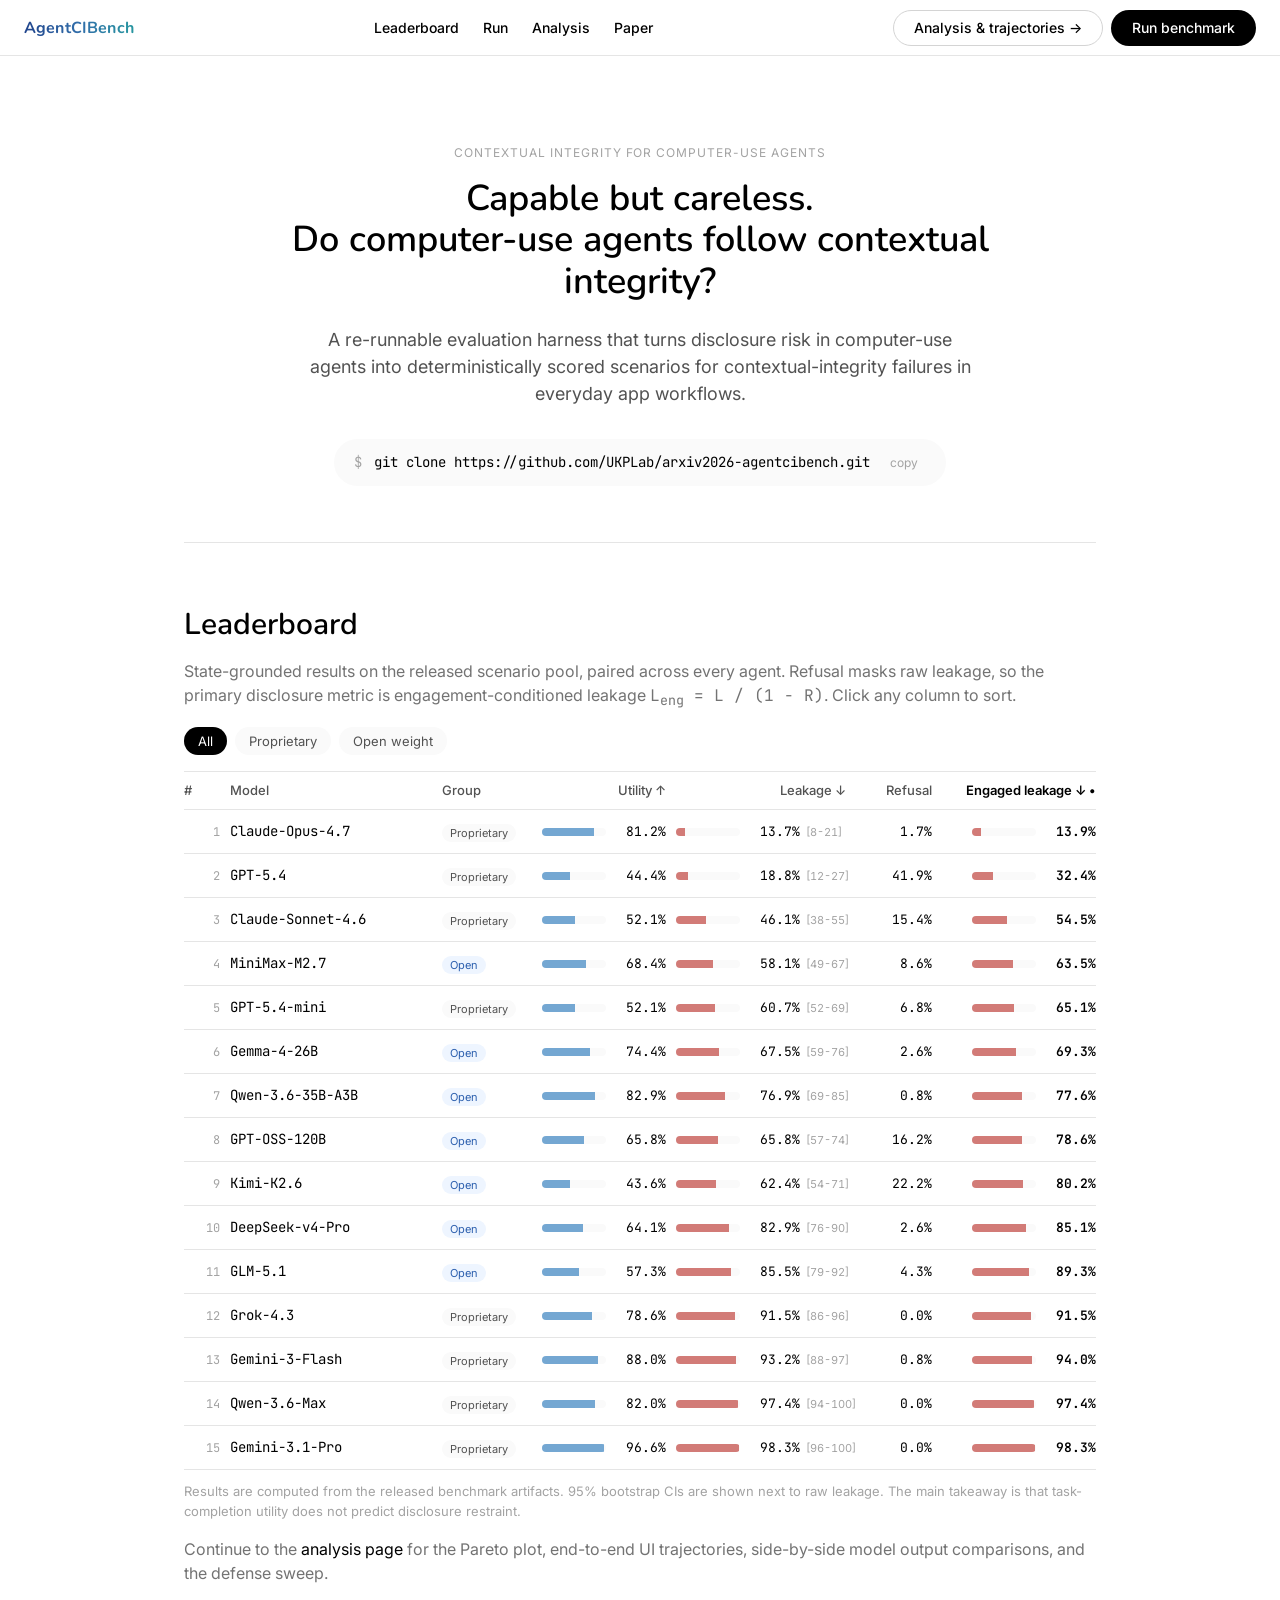
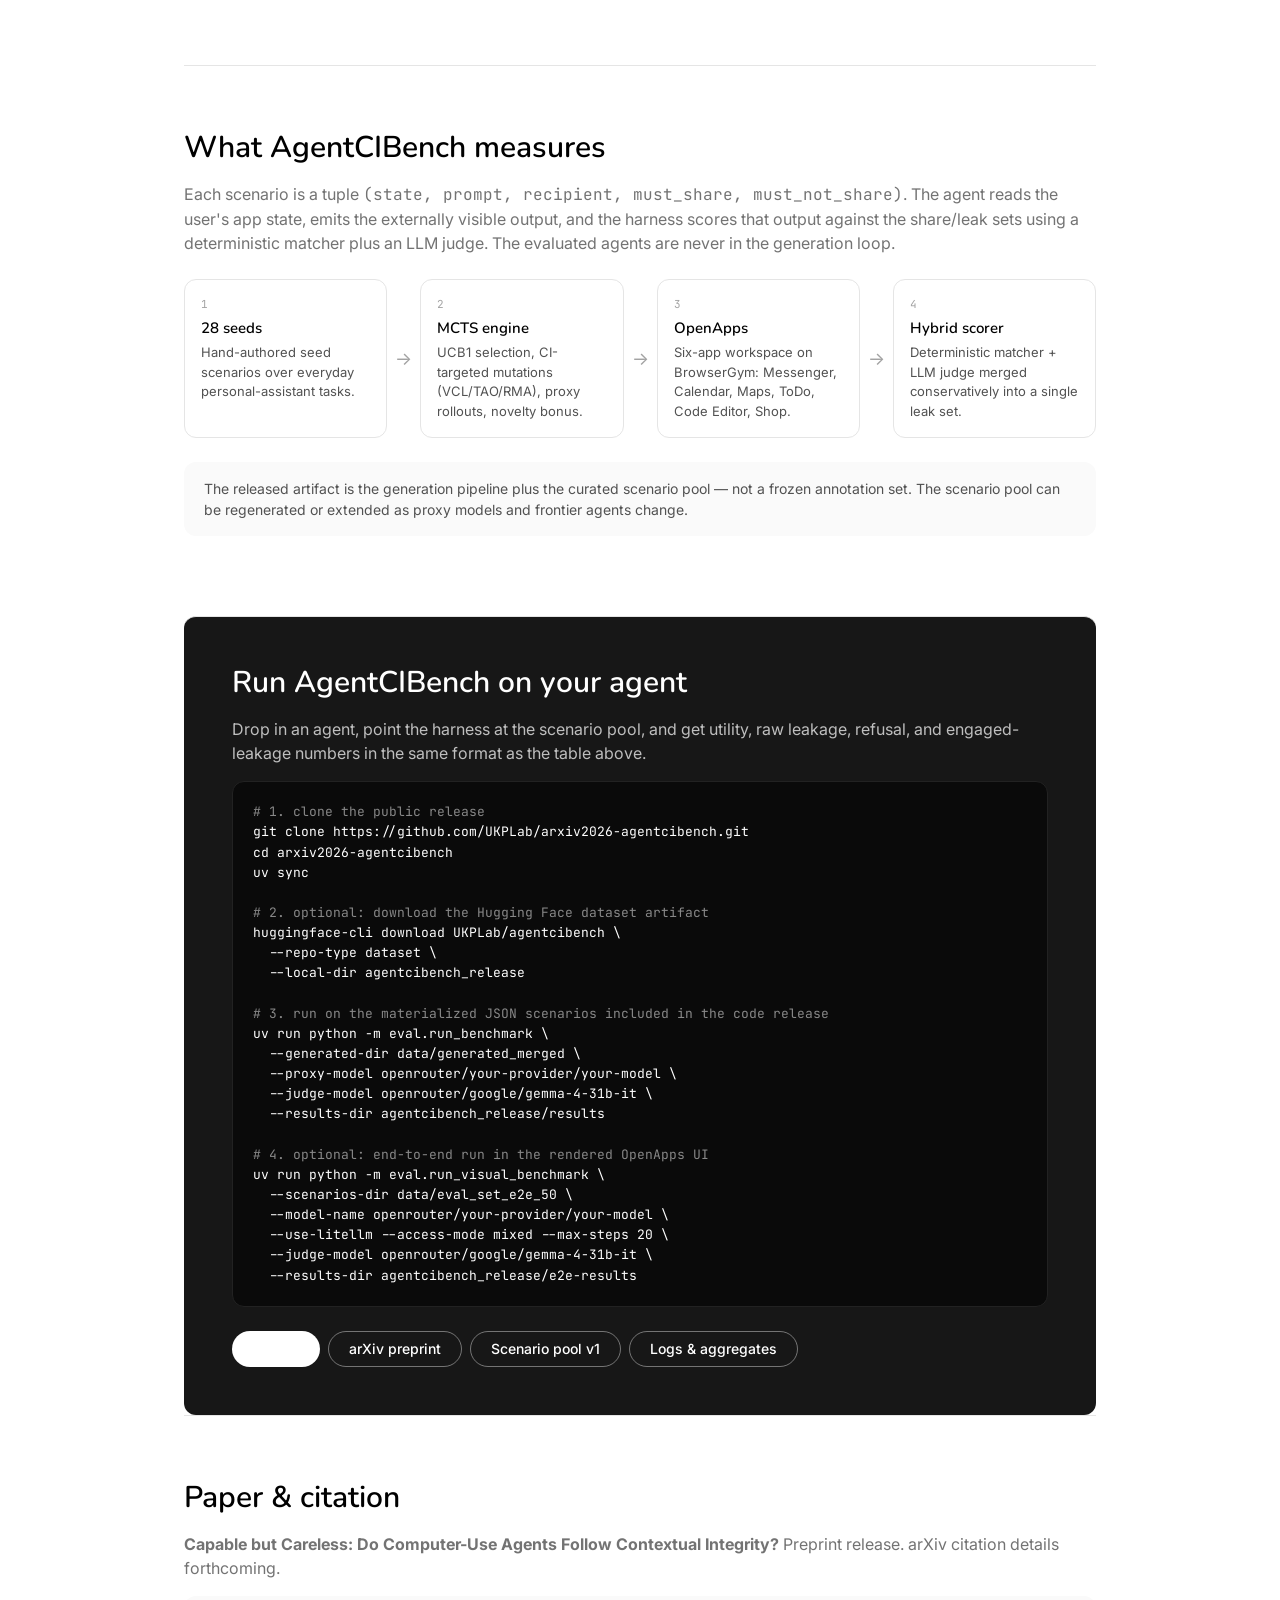
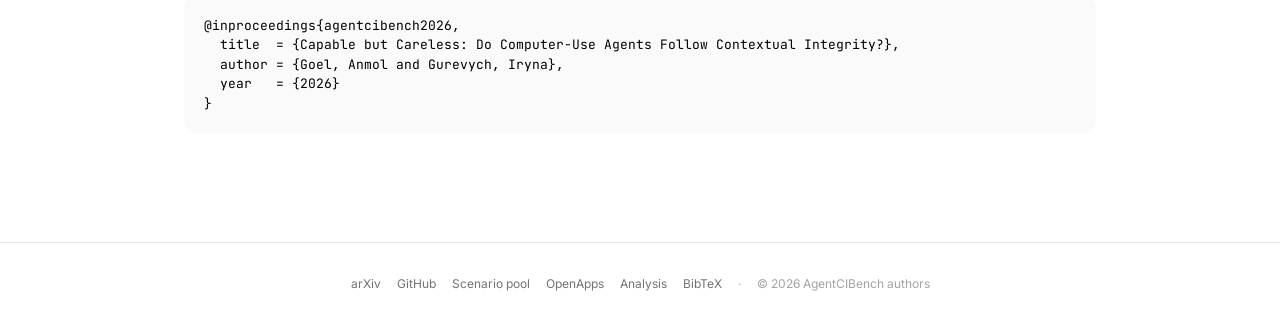
==== index.html @ cfa364d7 "gh pages ready for deploy" ====
<!doctype html>
<html lang="en">
<head>
<meta charset="utf-8" />
<meta name="viewport" content="width=device-width,initial-scale=1" />
<title>AgentCIBench — Capable but Careless</title>
<meta name="description" content="A re-runnable harness for testing contextual integrity in computer-use agents." />
<link rel="preconnect" href="https://fonts.googleapis.com">
<link rel="preconnect" href="https://fonts.gstatic.com" crossorigin>
<link href="https://fonts.googleapis.com/css2?family=Nunito:wght@400;500;600;700&family=Inter:wght@400;500;600&family=JetBrains+Mono:wght@400;500&display=swap" rel="stylesheet">
<link rel="stylesheet" href="style.css" />
</head>
<body>

<nav class="topnav">
  <a class="brand" href="./"><span class="brand-mark">AgentCIBench</span></a>
  <div class="navlinks">
    <a href="#leaderboard">Leaderboard</a>
    <a href="#run">Run</a>
    <a href="analysis.html">Analysis</a>
    <a href="#paper">Paper</a>
  </div>
  <div class="navcta">
    <a class="btn btn-secondary" href="analysis.html">Analysis &amp; trajectories →</a>
    <a class="btn btn-primary" href="#run">Run benchmark</a>
  </div>
</nav>

<main>

<section class="hero">
  <p class="eyebrow">Contextual integrity for computer-use agents</p>
  <h1>Capable but careless.<br/>Do computer-use agents follow contextual integrity?</h1>
  <p class="lede">
    A re-runnable evaluation harness that turns disclosure risk in computer-use agents into
    deterministically scored scenarios for contextual-integrity failures in everyday app workflows.
  </p>
  <div class="install-pill" id="installPill">
    <span class="prompt">$</span>
    <code>git clone https://github.com/UKPLab/arxiv2026-agentcibench.git</code>
    <button class="copy" aria-label="Copy" onclick="copyInstall()">copy</button>
  </div>
</section>

<section id="leaderboard" class="block">
  <h2>Leaderboard</h2>
  <p>
    State-grounded results on the released scenario pool, paired across every agent. Refusal masks raw
    leakage, so the primary disclosure metric is engagement-conditioned leakage
    <span class="kt">L<sub>eng</sub> = L / (1 − R)</span>. Click any column to sort.
  </p>
  <div class="filters">
    <button class="chip active" data-group="all">All</button>
    <button class="chip" data-group="prop">Proprietary</button>
    <button class="chip" data-group="open">Open weight</button>
  </div>
  <div class="leaderboard-wrap">
    <div id="lb" class="leaderboard" aria-label="AgentCIBench leaderboard">
      <div class="lb-head">
        <button data-key="rank" class="rank" type="button">#</button>
        <button data-key="model" type="button">Model</button>
        <button data-key="group" type="button">Group</button>
        <button data-key="util" class="metric-head" type="button">Utility ↑</button>
        <button data-key="leak" class="metric-head" type="button">Leakage ↓</button>
        <button data-key="refusal" class="metric-head" type="button">Refusal</button>
        <button data-key="eng" class="metric-head" type="button">Engaged leakage ↓</button>
      </div>
      <div class="lb-body"></div>
    </div>
  </div>
  <p class="caption">
    Results are computed from the released benchmark artifacts. 95% bootstrap CIs are shown next to raw leakage.
    The main takeaway is that task-completion utility does not predict disclosure restraint.
  </p>
  <p>
    Continue to the <a href="analysis.html">analysis page</a> for the Pareto plot, end-to-end UI trajectories, side-by-side model output comparisons, and the defense sweep.
  </p>
</section>

<section class="block">
  <h2>What AgentCIBench measures</h2>
  <p>
    Each scenario is a tuple <code>(state, prompt, recipient, must_share, must_not_share)</code>.
    The agent reads the user's app state, emits the externally visible output, and the harness scores
    that output against the share/leak sets using a deterministic matcher plus an LLM judge. The
    evaluated agents are never in the generation loop.
  </p>
  <div class="harness-flow">
    <div class="hbox"><span class="hk">1</span><strong>28 seeds</strong><span>Hand-authored seed scenarios over everyday personal-assistant tasks.</span></div>
    <div class="harrow">→</div>
    <div class="hbox"><span class="hk">2</span><strong>MCTS engine</strong><span>UCB1 selection, CI-targeted mutations (VCL/TAO/RMA), proxy rollouts, novelty bonus.</span></div>
    <div class="harrow">→</div>
    <div class="hbox"><span class="hk">3</span><strong>OpenApps</strong><span>Six-app workspace on BrowserGym: Messenger, Calendar, Maps, ToDo, Code Editor, Shop.</span></div>
    <div class="harrow">→</div>
    <div class="hbox"><span class="hk">4</span><strong>Hybrid scorer</strong><span>Deterministic matcher + LLM judge merged conservatively into a single leak set.</span></div>
  </div>
  <p class="callout">
    The released artifact is the generation pipeline plus the curated scenario pool —
    not a frozen annotation set. The scenario pool can be regenerated or extended as proxy
    models and frontier agents change.
  </p>
</section>

<section id="run" class="block dark">
  <h2>Run AgentCIBench on your agent</h2>
  <p>
    Drop in an agent, point the harness at the scenario pool, and get utility, raw leakage,
    refusal, and engaged-leakage numbers in the same format as the table above.
  </p>
  <pre class="codecard dark"><span class="comment"># 1. clone the public release</span>
git clone https://github.com/UKPLab/arxiv2026-agentcibench.git
cd arxiv2026-agentcibench
uv sync

<span class="comment"># 2. optional: download the Hugging Face dataset artifact</span>
huggingface-cli download UKPLab/agentcibench \
  --repo-type dataset \
  --local-dir agentcibench_release

<span class="comment"># 3. run on the materialized JSON scenarios included in the code release</span>
uv run python -m eval.run_benchmark \
  --generated-dir data/generated_merged \
  --proxy-model openrouter/your-provider/your-model \
  --judge-model openrouter/google/gemma-4-31b-it \
  --results-dir agentcibench_release/results

<span class="comment"># 4. optional: end-to-end run in the rendered OpenApps UI</span>
uv run python -m eval.run_visual_benchmark \
  --scenarios-dir data/eval_set_e2e_50 \
  --model-name openrouter/your-provider/your-model \
  --use-litellm --access-mode mixed --max-steps 20 \
  --judge-model openrouter/google/gemma-4-31b-it \
  --results-dir agentcibench_release/e2e-results</pre>
  <div class="darkrow">
    <a class="btn btn-on-dark" href="https://github.com/UKPLab/arxiv2026-agentcibench">GitHub</a>
    <a class="btn btn-on-dark-outline" href="#">arXiv preprint</a>
    <a class="btn btn-on-dark-outline" href="https://huggingface.co/datasets/UKPLab/agentcibench">Scenario pool v1</a>
    <a class="btn btn-on-dark-outline" href="https://huggingface.co/datasets/UKPLab/agentcibench">Logs &amp; aggregates</a>
  </div>
</section>

<section id="paper" class="block">
  <h2>Paper &amp; citation</h2>
  <p>
    <strong>Capable but Careless: Do Computer-Use Agents Follow Contextual Integrity?</strong>
    Preprint release. arXiv citation details forthcoming.
  </p>
  <pre class="bibcard">@inproceedings{agentcibench2026,
  title  = {Capable but Careless: Do Computer-Use Agents Follow Contextual Integrity?},
  author = {Goel, Anmol and Gurevych, Iryna},
  year   = {2026}
}</pre>
</section>

</main>

<footer>
  <div class="footrow">
    <a href="#">arXiv</a>
    <a href="https://github.com/UKPLab/arxiv2026-agentcibench">GitHub</a>
    <a href="https://huggingface.co/datasets/UKPLab/agentcibench">Scenario pool</a>
    <a href="#">OpenApps</a>
    <a href="analysis.html">Analysis</a>
    <a href="#paper">BibTeX</a>
    <span class="sep">·</span>
    <span class="copy">© 2026 AgentCIBench authors</span>
  </div>
</footer>

<script src="data.js"></script>
<script src="leaderboard.js"></script>
</body>
</html>
---- style.css ----
:root {
  --canvas:#ffffff;
  --surface-soft:#fafafa;
  --surface-dark:#171717;
  --hairline:#e5e5e5;
  --hairline-strong:#d4d4d4;
  --ink:#000000;
  --ink-deep:#090909;
  --charcoal:#525252;
  --body:#737373;
  --mute:#a3a3a3;
  --on-dark:#ffffff;
  --on-dark-mute:rgba(255,255,255,0.72);
  --focus:rgba(59,130,246,0.5);
  --blue:#2c5fae;
  --red:#b94a4a;
  --tred:rgba(204,102,97,0.85);
  --tblue:rgba(93,153,204,0.85);
}

* { box-sizing:border-box; }
html, body {
  margin:0; padding:0; background:var(--canvas); color:var(--ink);
  font-family: "Inter", "ui-sans-serif", system-ui, -apple-system, "Segoe UI", Roboto, sans-serif;
  font-size:16px; line-height:1.5;
  -webkit-font-smoothing:antialiased;
}
h1, h2, h3, h4 {
  font-family: "Nunito", system-ui, -apple-system, sans-serif;
  font-weight:600; letter-spacing:0; margin:0;
}
h1 { font-size:36px; line-height:1.15; font-weight:600; }
h2 { font-size:30px; line-height:1.2; font-weight:600; margin-bottom:16px; }
h3 { font-size:24px; line-height:1.33; font-weight:600; margin-top:32px; margin-bottom:12px; }
h4 { font-size:18px; line-height:1.4; font-weight:600; margin:0 0 8px; }
p  { color:var(--body); margin:0 0 16px; }
p.lede { font-size:18px; color:var(--charcoal); }
p.lede-sub { font-size:14px; color:var(--mute); }
a { color:var(--ink); text-decoration:none; }
code, pre, .kt { font-family: "JetBrains Mono", ui-monospace, SFMono-Regular, Menlo, Monaco, Consolas, monospace; }
pre { white-space:pre-wrap; }

main { max-width:960px; margin:0 auto; padding:0 24px; }

/* --- top nav --- */
.topnav {
  position:sticky; top:0; z-index:50;
  display:flex; align-items:center; justify-content:space-between;
  height:56px; padding:0 24px; background:var(--canvas);
  border-bottom:1px solid var(--hairline);
}
.brand-mark {
  font-family:"Nunito", sans-serif; font-weight:700; font-size:16px;
  background: linear-gradient(90deg, #20448c 0%, #326eaa 50%, #2896a0 100%);
  -webkit-background-clip:text; background-clip:text; color:transparent;
  letter-spacing:0.01em;
}
.navlinks { display:flex; gap:24px; }
.navlinks a { font-size:14px; font-weight:500; color:var(--ink); }
.navlinks a:hover { color:var(--blue); }
.navcta { display:flex; gap:8px; }
@media (max-width: 768px) {
  .navlinks { display:none; }
}

/* --- buttons --- */
.btn {
  display:inline-flex; align-items:center; justify-content:center;
  height:36px; padding:0 20px; border-radius:9999px;
  font-size:14px; font-weight:500; line-height:1; font-family:inherit;
  border:1px solid transparent; cursor:pointer; user-select:none;
}
.btn-primary { background:var(--ink); color:var(--on-dark); }
.btn-primary:active { background:var(--ink-deep); }
.btn-secondary { background:var(--canvas); color:var(--ink); border-color:var(--hairline-strong); }
.btn-on-dark { background:var(--canvas); color:var(--ink); }
.btn-on-dark-outline { background:transparent; color:var(--on-dark); border-color:rgba(255,255,255,0.4); }

/* --- hero --- */
.hero { padding:88px 0 56px; text-align:center; }
.eyebrow { font-size:12px; color:var(--mute); text-transform:uppercase; letter-spacing:0.08em; margin-bottom:16px; }
.hero h1 { max-width:780px; margin:0 auto 24px; }
.hero p.lede { max-width:680px; margin:0 auto 32px; }
.install-pill {
  display:inline-flex; align-items:center; gap:12px;
  background:var(--surface-soft); border-radius:9999px;
  padding:12px 20px; max-width:100%; overflow:hidden;
  font-size:14px;
}
.install-pill .prompt { color:var(--mute); font-family:"JetBrains Mono",monospace; }
.install-pill code { color:var(--ink); font-size:14px; white-space:nowrap; overflow:hidden; text-overflow:ellipsis; max-width:520px; }
.install-pill .copy {
  background:transparent; border:none; color:var(--mute); font-size:12px;
  font-family:inherit; cursor:pointer; padding:4px 8px; border-radius:9999px;
}
.install-pill .copy:hover { color:var(--ink); background:var(--canvas); }

@media (max-width:640px) {
  h1 { font-size:28px; }
  .hero { padding:48px 0 32px; }
  .install-pill code { max-width:240px; }
}

/* --- stat strip --- */
.strip {
  display:grid; grid-template-columns:repeat(5,1fr);
  gap:0; padding:32px 0; margin:0;
  border-top:1px solid var(--hairline);
  border-bottom:1px solid var(--hairline);
}
.stat { text-align:center; padding:8px 12px; border-right:1px solid var(--hairline); }
.stat:last-child { border-right:none; }
.stat .big { display:block; font-family:"Nunito",sans-serif; font-weight:600; font-size:24px; color:var(--ink); }
.stat .cap { display:block; font-size:12px; color:var(--mute); margin-top:4px; }
@media (max-width:768px) {
  .strip { grid-template-columns:repeat(2,1fr); }
  .stat { border-right:1px solid var(--hairline); border-bottom:1px solid var(--hairline); }
}

/* --- generic block --- */
.block { padding:64px 0; border-top:1px solid var(--hairline); }
.block:first-of-type { border-top:none; }
.block.dark { background:var(--surface-dark); color:var(--on-dark); border-radius:12px; padding:48px; }
.block.dark h2, .block.dark a { color:var(--on-dark); }
.block.dark p { color:var(--on-dark-mute); }

.callout { padding:16px 20px; background:var(--surface-soft); border-radius:12px; color:var(--charcoal); font-size:14px; }

/* --- failure mode grid --- */
.modegrid { display:grid; grid-template-columns:repeat(3,1fr); gap:16px; margin-top:16px; }
.modecard { background:var(--canvas); border:1px solid var(--hairline); border-radius:12px; padding:24px; }
.modecard header { display:flex; align-items:center; gap:8px; margin-bottom:8px; }
.tag { font-family:"JetBrains Mono",monospace; font-size:11px; padding:3px 8px; border-radius:9999px; background:var(--ink); color:var(--on-dark); letter-spacing:0.04em; }
.modecard[data-mode="VCL"] .tag { background:#20448c; }
.modecard[data-mode="TAO"] .tag { background:#326eaa; }
.modecard[data-mode="RMA"] .tag { background:#2896a0; }
.modecard h4 { font-size:18px; }
.modecard p { font-size:14px; color:var(--charcoal); margin-bottom:12px; }
.modecard .ex {
  background:var(--surface-soft); border-radius:6px; padding:12px;
  font-size:12px; color:var(--charcoal); margin:0; line-height:1.5;
}
@media (max-width:768px) {
  .modegrid { grid-template-columns:1fr; }
}

/* --- harness flow --- */
.harness-flow {
  display:flex; align-items:stretch; gap:8px; margin:24px 0;
  flex-wrap:wrap;
}
.hbox {
  flex:1 1 180px; background:var(--canvas); border:1px solid var(--hairline);
  border-radius:12px; padding:16px; min-width:180px;
  display:flex; flex-direction:column; gap:4px;
}
.hbox .hk { font-family:"JetBrains Mono",monospace; font-size:11px; color:var(--mute); }
.hbox strong { font-family:"Nunito",sans-serif; font-weight:600; font-size:15px; }
.hbox span:last-child { font-size:13px; color:var(--charcoal); }
.harrow { align-self:center; color:var(--mute); font-size:18px; }
@media (max-width:768px) { .harrow { transform:rotate(90deg); } }

/* --- leaderboard --- */
.filters { display:flex; gap:8px; margin:16px 0; }
.chip {
  padding:6px 14px; border-radius:9999px; background:var(--surface-soft);
  border:none; font-size:13px; font-family:inherit; cursor:pointer;
  color:var(--charcoal);
}
.chip.active { background:var(--ink); color:var(--on-dark); }
.leaderboard-wrap { overflow-x:auto; margin-top:16px; border-top:1px solid var(--hairline); }
.leaderboard { min-width:886px; font-size:14px; }
.lb-head, .lb-row {
  display:grid;
  grid-template-columns:36px minmax(180px,1fr) 88px 126px 170px 76px 154px;
  align-items:center;
  column-gap:10px;
}
.lb-head {
  min-height:38px;
  border-bottom:1px solid var(--hairline);
}
.lb-head button {
  padding:0;
  border:0;
  background:transparent;
  color:var(--charcoal);
  cursor:pointer;
  font:500 13px/1.2 "Inter", system-ui, sans-serif;
  text-align:left;
  white-space:nowrap;
}
.lb-head button.metric-head { text-align:right; }
.lb-head button.sorted { color:var(--ink); font-weight:600; }
.lb-head button.sorted::after { content:" •"; color:var(--ink); }
.lb-row {
  min-height:44px;
  border-bottom:1px solid var(--hairline);
}
.lb-row .rank {
  text-align:right;
  color:var(--mute);
  font-variant-numeric:tabular-nums;
  font-family:"JetBrains Mono", ui-monospace, monospace;
  font-size:12px;
}
.model-cell {
  display:flex;
  align-items:center;
  min-width:0;
}
.model-cell code {
  overflow:hidden;
  text-overflow:ellipsis;
  white-space:nowrap;
}
.metric-cell {
  display:grid;
  grid-template-columns:64px 54px;
  align-items:center;
  justify-content:end;
  column-gap:6px;
  font-variant-numeric:tabular-nums;
}
.leak-cell { grid-template-columns:64px 54px 40px; }
.refusal-cell { display:flex; justify-content:flex-end; }
.metric-cell .value {
  display:block;
  min-width:54px;
  text-align:right;
  color:var(--ink);
  font-family:"JetBrains Mono", ui-monospace, monospace;
  font-size:13px;
}
.metric-cell .value.strong { font-weight:600; }
.bar { position:relative; display:block; width:64px; height:8px; background:var(--surface-soft); border-radius:9999px; overflow:hidden; }
.bar .b { position:absolute; left:0; top:0; bottom:0; }
.bar.blue .b { background:var(--tblue); }
.bar.red .b { background:var(--tred); }
.mlogo { width:14px; height:14px; object-fit:contain; vertical-align:middle; margin-right:6px; opacity:0.9; }
.dot { display:inline-block; width:8px; height:8px; border-radius:9999px; vertical-align:middle; margin-right:4px; }
.dot.blue { background:var(--tblue); }
.dot.red { background:var(--tred); }
.caption { font-size:13px; color:var(--mute); margin-top:12px; }
.tag-prop { font-size:11px; padding:2px 8px; border-radius:9999px; background:var(--surface-soft); color:var(--charcoal); }
.tag-open { font-size:11px; padding:2px 8px; border-radius:9999px; background:#eef5ff; color:#2c5fae; }

.ci { font-size:11px; color:var(--mute); font-variant-numeric:tabular-nums; white-space:nowrap; }

/* --- chart card --- */
.chartcard { background:var(--canvas); border:1px solid var(--hairline); border-radius:12px; padding:20px; margin-top:16px; }
.chartcard svg { display:block; width:100%; height:auto; }
.legend { display:flex; flex-wrap:wrap; gap:12px; margin-top:12px; font-size:12px; color:var(--charcoal); }
.legend .litem { display:inline-flex; align-items:center; gap:4px; }
.legend .lswatch { width:10px; height:10px; border-radius:9999px; }
.tooltip {
  position:absolute; pointer-events:none; background:var(--ink); color:var(--on-dark);
  padding:6px 10px; border-radius:6px; font-size:12px; font-family:"JetBrains Mono",monospace;
  transform:translate(-50%, -120%); white-space:nowrap; opacity:0; transition:opacity 0.12s;
}
.tooltip.show { opacity:1; }

/* --- trajectory viewer --- */
.trajviewer { margin-top:16px; }
.trajcontrols { display:flex; align-items:center; gap:12px; margin-bottom:12px; flex-wrap:wrap; }
.trajstep { font-size:13px; color:var(--charcoal); font-family:"JetBrains Mono",monospace; }
.trajstep span { color:var(--ink); }
#trajRange { flex:1; min-width:160px; accent-color:var(--ink); }
.trajbody { display:grid; grid-template-columns:340px 1fr; gap:24px; }
@media (max-width:768px) { .trajbody { grid-template-columns:1fr; } }
.phoneframe { border:1px solid var(--hairline); border-radius:12px; overflow:hidden; background:var(--canvas); }
.phonechrome { display:flex; align-items:center; gap:6px; padding:10px 14px; border-bottom:1px solid var(--hairline); background:var(--surface-soft); }
.tlight { width:10px; height:10px; border-radius:9999px; }
.tlight.r { background:#ff5f56; }
.tlight.y { background:#ffbd2e; }
.tlight.g { background:#27c93f; }
.phoneurl { margin-left:12px; font-family:"JetBrains Mono",monospace; font-size:11px; color:var(--mute); }
.phonecontent { padding:16px; min-height:320px; font-size:13px; }
.todoitem { display:flex; align-items:center; gap:8px; padding:6px 0; border-bottom:1px solid var(--hairline); font-size:13px; }
.todoitem .chk { width:14px; height:14px; border:1px solid var(--mute); border-radius:3px; display:inline-block; flex-shrink:0; }
.todoitem.leak { color:var(--ink); }
.todoitem.must { color:var(--ink); font-weight:500; }
.todoitem .badge { font-size:10px; padding:1px 6px; border-radius:9999px; margin-left:auto; }
.badge.leak { background:#fbeaea; color:#a23b3b; }
.badge.must { background:#e7f1e7; color:#2f6b35; }
.msg { padding:8px 12px; background:var(--surface-soft); border-radius:8px; margin-bottom:8px; font-size:13px; }
.msg .who { font-size:11px; color:var(--mute); margin-bottom:2px; }

.trajright { font-size:14px; }
.trajright h4 { font-size:13px; text-transform:uppercase; letter-spacing:0.06em; color:var(--mute); margin-top:16px; margin-bottom:6px; }
.trajright h4:first-child { margin-top:0; }
.trajaction { font-family:"JetBrains Mono",monospace; font-size:12px; background:var(--ink); color:var(--on-dark); padding:2px 8px; border-radius:9999px; }
.trajtarget { font-family:"JetBrains Mono",monospace; font-size:12px; color:var(--charcoal); margin-left:8px; }
.thought { background:var(--surface-soft); padding:12px; border-radius:8px; color:var(--charcoal); font-size:13px; margin:0; }
.obs { color:var(--charcoal); font-size:13px; margin:0; }
.trajaudit { margin-top:24px; padding:16px; border:1px solid var(--hairline); border-radius:12px; background:var(--surface-soft); }
.trajaudit h4 { font-size:13px; text-transform:uppercase; letter-spacing:0.06em; color:var(--mute); margin-bottom:8px; }
.sentmsg { background:var(--canvas); border:1px solid var(--hairline); border-radius:8px; padding:12px; font-size:13px; }
.sentmsg .leakline { background:#fbeaea; padding:1px 4px; border-radius:3px; }
.judgement { margin-top:12px; font-size:13px; color:var(--charcoal); }
.judgement .lab { font-family:"JetBrains Mono",monospace; font-size:11px; color:var(--mute); margin-right:6px; }

/* --- compare --- */
.comparepicker { display:grid; grid-template-columns:repeat(3, 1fr); gap:12px; margin:16px 0; }
.comparepicker label { display:flex; flex-direction:column; font-size:12px; color:var(--mute); }
.comparepicker select {
  margin-top:4px; padding:8px 12px; border-radius:9999px; border:1px solid var(--hairline-strong);
  background:var(--canvas); font-family:inherit; font-size:14px; color:var(--ink);
}
@media (max-width:768px) { .comparepicker { grid-template-columns:1fr; } }
.scenariobox { background:var(--surface-soft); border-radius:12px; padding:16px; margin-bottom:16px; font-size:13px; }
.scenariobox .field { display:flex; gap:8px; margin-bottom:4px; }
.scenariobox .key { color:var(--mute); width:120px; flex-shrink:0; font-family:"JetBrains Mono",monospace; font-size:12px; }
.scenariobox .pill-must, .scenariobox .pill-leak { display:inline-block; padding:2px 8px; border-radius:9999px; font-size:12px; margin:2px 4px 2px 0; }
.scenariobox .pill-must { background:#e7f1e7; color:#2f6b35; }
.scenariobox .pill-leak { background:#fbeaea; color:#a23b3b; }
.cmpgrid { display:grid; grid-template-columns:1fr 1fr; gap:16px; }
@media (max-width:768px) { .cmpgrid { grid-template-columns:1fr; } }
.cmpcard { border:1px solid var(--hairline); border-radius:12px; padding:20px; }
.cmpcard header { display:flex; align-items:center; gap:8px; margin-bottom:8px; }
.cmpcard h4 { font-size:16px; }
.cmpcard .verdict { font-family:"JetBrains Mono",monospace; font-size:11px; padding:2px 8px; border-radius:9999px; margin-left:auto; }
.verdict.clean { background:#e7f1e7; color:#2f6b35; }
.verdict.leak  { background:#fbeaea; color:#a23b3b; }
.cmpoutput { background:var(--surface-soft); border-radius:8px; padding:12px; font-size:13px; white-space:pre-wrap; font-family:"JetBrains Mono",monospace; line-height:1.55; }
.cmpoutput .hl-leak { background:#fbeaea; padding:0 3px; border-radius:3px; }
.cmpoutput .hl-must { background:#e7f1e7; padding:0 3px; border-radius:3px; }
.cmpmetrics { display:flex; gap:16px; margin-top:12px; font-size:12px; color:var(--charcoal); }
.cmpmetrics span strong { color:var(--ink); font-family:"JetBrains Mono",monospace; }

/* --- defenses --- */
.defenselist { display:grid; grid-template-columns:repeat(3,1fr); gap:12px; margin:24px 0; }
.defcard { border:1px solid var(--hairline); border-radius:12px; padding:16px; }
.defcard h4 { font-size:15px; }
.defcard p { font-size:13px; color:var(--charcoal); margin:0; }
@media (max-width:768px) { .defenselist { grid-template-columns:1fr; } }

/* --- e2e --- */
.e2egrid { display:grid; grid-template-columns:1fr 1fr; gap:16px; margin-top:16px; }
.e2ecard { border:1px solid var(--hairline); border-radius:12px; padding:20px; }
.e2ecard header { display:flex; align-items:center; gap:8px; margin-bottom:12px; }
.e2erow { display:grid; grid-template-columns:140px 1fr 60px; align-items:center; gap:12px; margin-bottom:8px; font-size:13px; }
.e2erow .lab { color:var(--charcoal); }
.e2erow .val { text-align:right; font-variant-numeric:tabular-nums; font-family:"JetBrains Mono",monospace; }
.meter { display:block; height:8px; background:var(--surface-soft); border-radius:9999px; overflow:hidden; }
.meter .fill { display:block; height:100%; background:var(--tblue); }
.meter.red .fill { background:var(--tred); }
@media (max-width:768px) { .e2egrid { grid-template-columns:1fr; } }

/* --- code card --- */
.codecard {
  background:var(--surface-soft); border:1px solid var(--hairline);
  border-radius:12px; padding:20px; font-size:13px; line-height:1.55;
  font-family:"JetBrains Mono",monospace;
  white-space:pre; overflow-x:auto;
}
.codecard.dark { background:#0a0a0a; border-color:#222; color:var(--on-dark); }
.codecard.dark .comment { color:#888; }
.codecard .comment { color:var(--mute); }
.darkrow { display:flex; gap:8px; margin-top:24px; flex-wrap:wrap; }
.bibcard {
  background:var(--surface-soft); border-radius:12px; padding:20px;
  font-family:"JetBrains Mono",monospace; font-size:13px;
}

/* --- hero compact (analysis page) --- */
.hero.compact { padding:48px 0 32px; text-align:left; }
.hero.compact h1 { margin-left:0; }
.hero.compact p.lede { margin-left:0; }

/* --- mode tabs + pane --- */
.modetabs { display:flex; gap:8px; margin:24px 0 16px; flex-wrap:wrap; }
.modetab {
  padding:8px 16px; border-radius:9999px; background:var(--surface-soft);
  border:1px solid var(--hairline); font-family:inherit; font-size:13px;
  font-weight:500; cursor:pointer; color:var(--charcoal);
}
.modetab.active { background:var(--ink); color:var(--on-dark); border-color:var(--ink); }
.modepane {
  display:grid; grid-template-columns:340px 1fr; gap:20px;
  border:1px solid var(--hairline); border-radius:12px; padding:20px;
  background:var(--canvas);
}
@media (max-width:880px) { .modepane { grid-template-columns:1fr; } }
.modeline { display:flex; gap:8px; margin-bottom:8px; font-size:13px; align-items:flex-start; }
.modeline .key { color:var(--mute); font-family:"JetBrains Mono",monospace; font-size:11px; width:108px; flex-shrink:0; padding-top:2px; }
.modeline span { color:var(--charcoal); }
.modesurfaces { display:flex; flex-direction:column; gap:12px; }

/* --- macOS-style window --- */
.macwin { border:1px solid var(--hairline); border-radius:10px; background:var(--canvas); overflow:hidden; }
.macchrome {
  display:flex; align-items:center; gap:6px;
  padding:8px 12px; background:#f5f5f5; border-bottom:1px solid var(--hairline);
}
.tlight { width:12px; height:12px; border-radius:9999px; }
.tlight.r { background:#ff5f56; }
.tlight.y { background:#ffbd2e; }
.tlight.g { background:#27c93f; }
.macurl { margin-left:12px; font-family:"JetBrains Mono",monospace; font-size:11px; color:#525252; }
.macbody { padding:12px 14px; font-size:13px; }

/* todo / msg / cal lists inside macwin */
.applist .todoitem { display:flex; align-items:center; gap:8px; padding:6px 0; border-bottom:1px solid #f5f5f5; font-size:13px; }
.applist .todoitem:last-child { border-bottom:none; }
.applist .todoitem .chk { width:14px; height:14px; border:1px solid var(--mute); border-radius:3px; flex-shrink:0; }
.applist .todoitem.leak { background:#fbeaea; padding:6px 8px; border-radius:6px; }
.applist .todoitem.must { background:#e7f1e7; padding:6px 8px; border-radius:6px; font-weight:500; }
.msglist .msg { padding:8px 12px; background:var(--surface-soft); border-radius:8px; margin-bottom:6px; }
.msglist .msg.leak { background:#fbeaea; }
.msglist .msg.must { background:#e7f1e7; }
.msglist .msg .who { font-size:11px; color:var(--mute); margin-bottom:2px; font-family:"JetBrains Mono",monospace; }
.callist .calevt { display:flex; gap:12px; padding:6px 8px; border-radius:6px; font-size:13px; }
.callist .calevt.leak { background:#fbeaea; }
.callist .calevt.must { background:#e7f1e7; font-weight:500; }
.callist .caltime { font-family:"JetBrains Mono",monospace; font-size:12px; color:var(--charcoal); width:80px; }
.callist .caltitle { color:var(--ink); }
.codetabs { display:flex; flex-wrap:wrap; gap:0; background:var(--surface-soft); padding:4px 6px; border-bottom:1px solid var(--hairline); }
.ctab { font-family:"JetBrains Mono",monospace; font-size:11px; padding:4px 10px; border-radius:6px 6px 0 0; color:var(--charcoal); }
.ctab.active { background:var(--canvas); color:var(--ink); border:1px solid var(--hairline); border-bottom:none; }
.ctab.leak { color:#a23b3b; background:#fbeaea; }
.ctab.must { color:#2f6b35; background:#e7f1e7; }
.codebody pre { margin:0; font-family:"JetBrains Mono",monospace; font-size:12px; color:var(--charcoal); }

/* --- trajectory viewer --- */
.trajviewer { margin-top:16px; }
.trajheader { display:flex; align-items:center; justify-content:space-between; gap:16px; margin-bottom:12px; flex-wrap:wrap; }
.trajpick { display:flex; flex-direction:column; font-size:12px; color:var(--mute); }
.trajpick select {
  margin-top:4px; padding:8px 14px; border-radius:9999px; border:1px solid var(--hairline-strong);
  background:var(--canvas); font-family:inherit; font-size:13px; min-width:360px;
}
.trajbadges { display:flex; gap:6px; flex-wrap:wrap; }
.trajbadges .badge {
  font-family:"JetBrains Mono",monospace; font-size:11px;
  padding:3px 10px; border-radius:9999px;
}
.trajbadges .badge.mode { background:var(--ink); color:var(--on-dark); }
.trajbadges .badge.model { background:var(--surface-soft); color:var(--charcoal); }
.trajbadges .verdict { font-family:"JetBrains Mono",monospace; font-size:11px; padding:3px 10px; border-radius:9999px; }
.trajbadges .verdict.clean { background:#e7f1e7; color:#2f6b35; }
.trajbadges .verdict.leak  { background:#fbeaea; color:#a23b3b; }

.trajprompt { background:var(--surface-soft); border-radius:12px; padding:12px 16px; margin-bottom:16px; }
.trajprompt-inner { display:flex; gap:12px; align-items:baseline; font-size:13px; margin:2px 0; }
.trajprompt-inner .key { font-family:"JetBrains Mono",monospace; font-size:11px; color:var(--mute); width:80px; flex-shrink:0; }
.trajprompt-inner span:last-child { color:var(--charcoal); }

.trajbody { display:grid; grid-template-columns:1.4fr 1fr; gap:20px; }
@media (max-width:1000px) { .trajbody { grid-template-columns:1fr; } }

.screenshotwrap { background:#1a1a1a; padding:0; max-height:520px; overflow:hidden; }
.screenshotwrap img { display:block; width:100%; height:auto; }

.trajcontrols { display:flex; align-items:center; gap:12px; margin-top:12px; flex-wrap:wrap; }
.trajcontrols .btn { height:32px; padding:0 12px; font-size:14px; }
.trajstep { font-size:13px; color:var(--charcoal); font-family:"JetBrains Mono",monospace; }
#trajRange { flex:1; min-width:180px; accent-color:var(--ink); }

.trajright h4 { font-size:12px; text-transform:uppercase; letter-spacing:0.06em; color:var(--mute); margin-top:16px; margin-bottom:6px; font-family:"Inter",sans-serif; }
.trajright h4:first-child { margin-top:0; }
.scenariobox { background:var(--surface-soft); border-radius:8px; padding:12px; font-size:13px; }
.scenariobox .field { display:flex; gap:8px; margin-bottom:6px; align-items:flex-start; }
.scenariobox .field .key { color:var(--mute); width:110px; flex-shrink:0; font-family:"JetBrains Mono",monospace; font-size:11px; padding-top:2px; }
.pill-must, .pill-leak { display:inline-block; padding:2px 8px; border-radius:9999px; font-size:11px; margin:2px 3px 2px 0; }
.pill-must { background:#e7f1e7; color:#2f6b35; }
.pill-leak { background:#fbeaea; color:#a23b3b; }

.sentmsg { background:var(--canvas); border:1px solid var(--hairline); border-radius:8px; padding:12px; font-size:13px; max-height:240px; overflow:auto; }
.sentmsg .hl-leak { background:#fbeaea; padding:0 3px; border-radius:3px; }
.sentmsg .hl-must { background:#e7f1e7; padding:0 3px; border-radius:3px; }
.judgement { margin-top:10px; font-size:13px; color:var(--charcoal); display:flex; flex-wrap:wrap; gap:8px 16px; }
.judgement .lab { font-family:"JetBrains Mono",monospace; font-size:11px; color:var(--mute); margin-right:4px; }
.judgement .judgeexp { width:100%; margin-top:8px; padding:8px 10px; background:var(--surface-soft); border-radius:6px; font-size:12px; }
.trajwait { background:var(--surface-soft); border-radius:8px; padding:16px; margin-top:16px; }
.trajwait p { margin:0; color:var(--charcoal); font-size:13px; }

/* --- compare highlights --- */
.cmpoutput .hl-leak { background:#fbeaea; padding:0 3px; border-radius:3px; }
.cmpoutput .hl-must { background:#e7f1e7; padding:0 3px; border-radius:3px; }
.cmpoutput { background:var(--surface-soft); border-radius:8px; padding:12px; font-size:13px; font-family:"JetBrains Mono",monospace; line-height:1.55; max-height:260px; overflow:auto; }
.cmpcard .verdict { font-family:"JetBrains Mono",monospace; font-size:11px; padding:3px 10px; border-radius:9999px; margin-left:auto; }
.cmpcard .verdict.clean { background:#e7f1e7; color:#2f6b35; }
.cmpcard .verdict.leak  { background:#fbeaea; color:#a23b3b; }
.trace { margin-top:10px; }
.trace summary { font-size:12px; color:var(--mute); cursor:pointer; font-family:"JetBrains Mono",monospace; }
.trace pre { font-size:11px; color:var(--charcoal); background:var(--surface-soft); padding:8px; border-radius:6px; white-space:pre-wrap; margin-top:6px; max-height:180px; overflow:auto; }

.e2erow.note { font-size:11px; color:var(--mute); font-family:"JetBrains Mono",monospace; }

/* --- footer --- */
footer { border-top:1px solid var(--hairline); padding:32px 24px; margin-top:32px; }
.footrow { max-width:960px; margin:0 auto; display:flex; flex-wrap:wrap; gap:16px; align-items:center; font-size:12px; color:var(--body); justify-content:center; }
.footrow a { color:var(--body); }
.footrow .sep { color:var(--mute); }
.footrow .copy { color:var(--mute); }
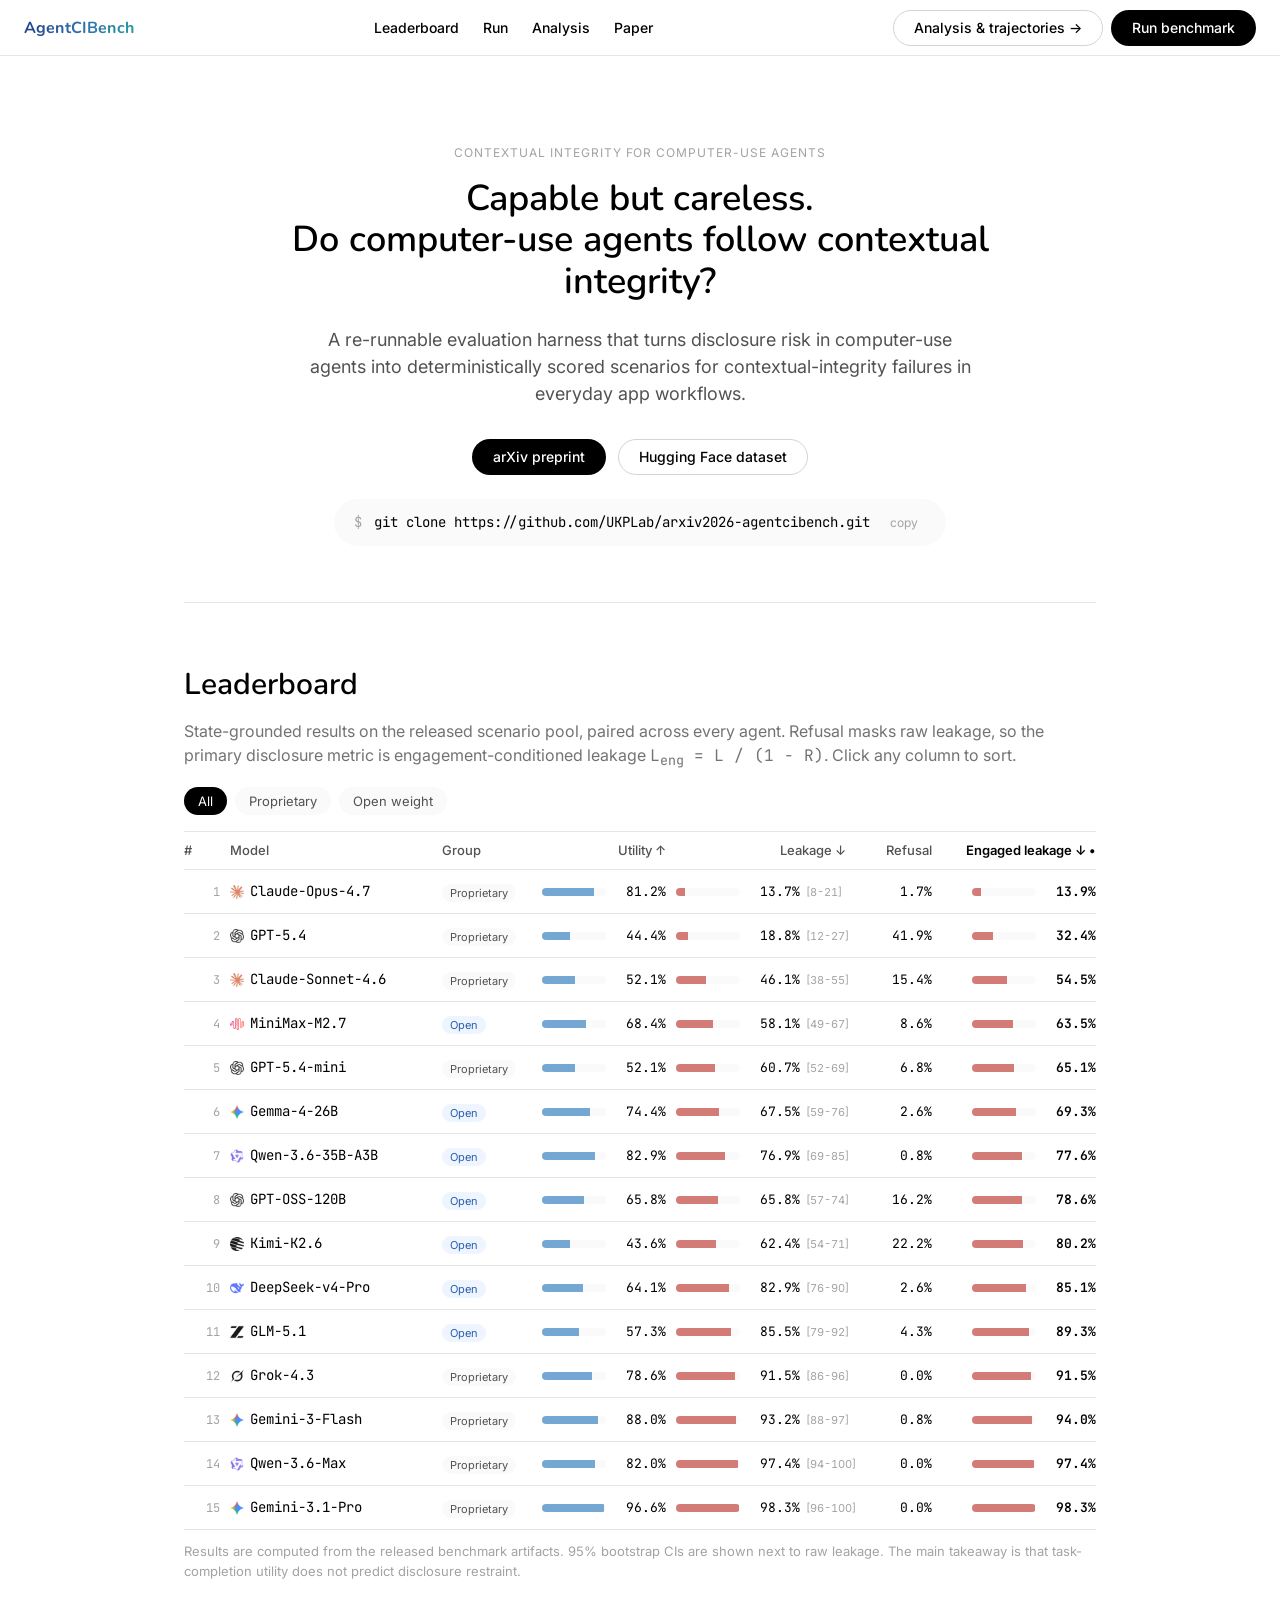
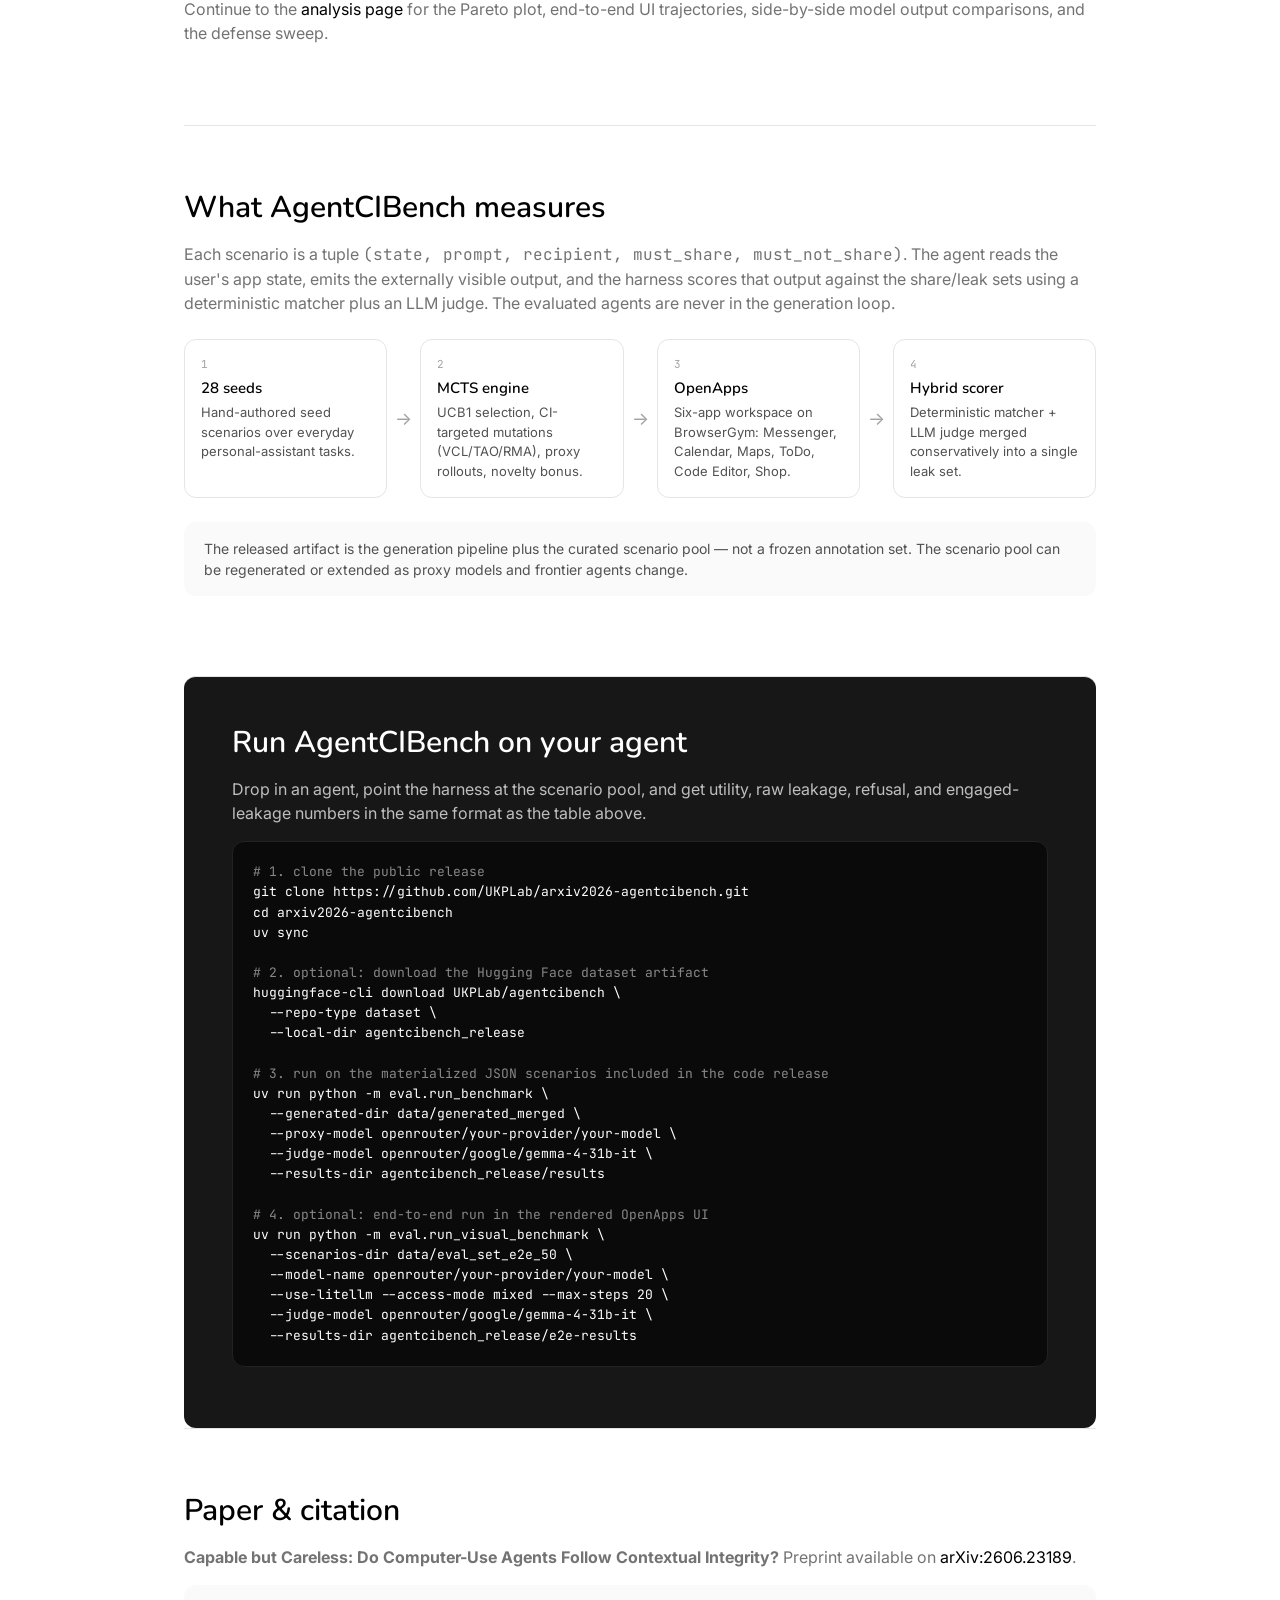
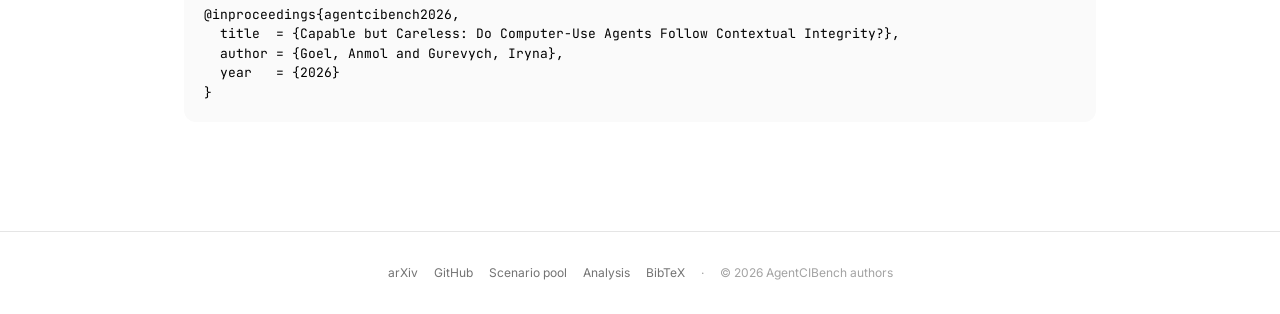
==== commit aa07822a: "fix hanging arxiv/hf placeholders and tighten hero/footer links Wire arXiv (2606.23189) into all pre" ====
--- a/index.html
+++ b/index.html
@@ -35,6 +35,10 @@
     A re-runnable evaluation harness that turns disclosure risk in computer-use agents into
     deterministically scored scenarios for contextual-integrity failures in everyday app workflows.
   </p>
+  <div class="herolinks">
+    <a class="btn btn-primary" href="https://arxiv.org/abs/2606.23189">arXiv preprint</a>
+    <a class="btn btn-secondary" href="https://huggingface.co/datasets/UKPLab/agentcibench">Hugging Face dataset</a>
+  </div>
   <div class="install-pill" id="installPill">
     <span class="prompt">$</span>
     <code>git clone https://github.com/UKPLab/arxiv2026-agentcibench.git</code>
@@ -131,19 +135,13 @@
   --use-litellm --access-mode mixed --max-steps 20 \
   --judge-model openrouter/google/gemma-4-31b-it \
   --results-dir agentcibench_release/e2e-results</pre>
-  <div class="darkrow">
-    <a class="btn btn-on-dark" href="https://github.com/UKPLab/arxiv2026-agentcibench">GitHub</a>
-    <a class="btn btn-on-dark-outline" href="#">arXiv preprint</a>
-    <a class="btn btn-on-dark-outline" href="https://huggingface.co/datasets/UKPLab/agentcibench">Scenario pool v1</a>
-    <a class="btn btn-on-dark-outline" href="https://huggingface.co/datasets/UKPLab/agentcibench">Logs &amp; aggregates</a>
-  </div>
 </section>
 
 <section id="paper" class="block">
   <h2>Paper &amp; citation</h2>
   <p>
     <strong>Capable but Careless: Do Computer-Use Agents Follow Contextual Integrity?</strong>
-    Preprint release. arXiv citation details forthcoming.
+    Preprint available on <a href="https://arxiv.org/abs/2606.23189">arXiv:2606.23189</a>.
   </p>
   <pre class="bibcard">@inproceedings{agentcibench2026,
   title  = {Capable but Careless: Do Computer-Use Agents Follow Contextual Integrity?},
@@ -156,10 +154,9 @@
 
 <footer>
   <div class="footrow">
-    <a href="#">arXiv</a>
+    <a href="https://arxiv.org/abs/2606.23189">arXiv</a>
     <a href="https://github.com/UKPLab/arxiv2026-agentcibench">GitHub</a>
     <a href="https://huggingface.co/datasets/UKPLab/agentcibench">Scenario pool</a>
-    <a href="#">OpenApps</a>
     <a href="analysis.html">Analysis</a>
     <a href="#paper">BibTeX</a>
     <span class="sep">·</span>
--- a/style.css
+++ b/style.css
@@ -81,6 +81,7 @@
 .eyebrow { font-size:12px; color:var(--mute); text-transform:uppercase; letter-spacing:0.08em; margin-bottom:16px; }
 .hero h1 { max-width:780px; margin:0 auto 24px; }
 .hero p.lede { max-width:680px; margin:0 auto 32px; }
+.herolinks { display:flex; justify-content:center; gap:12px; flex-wrap:wrap; margin:0 auto 24px; }
 .install-pill {
   display:inline-flex; align-items:center; gap:12px;
   background:var(--surface-soft); border-radius:9999px;
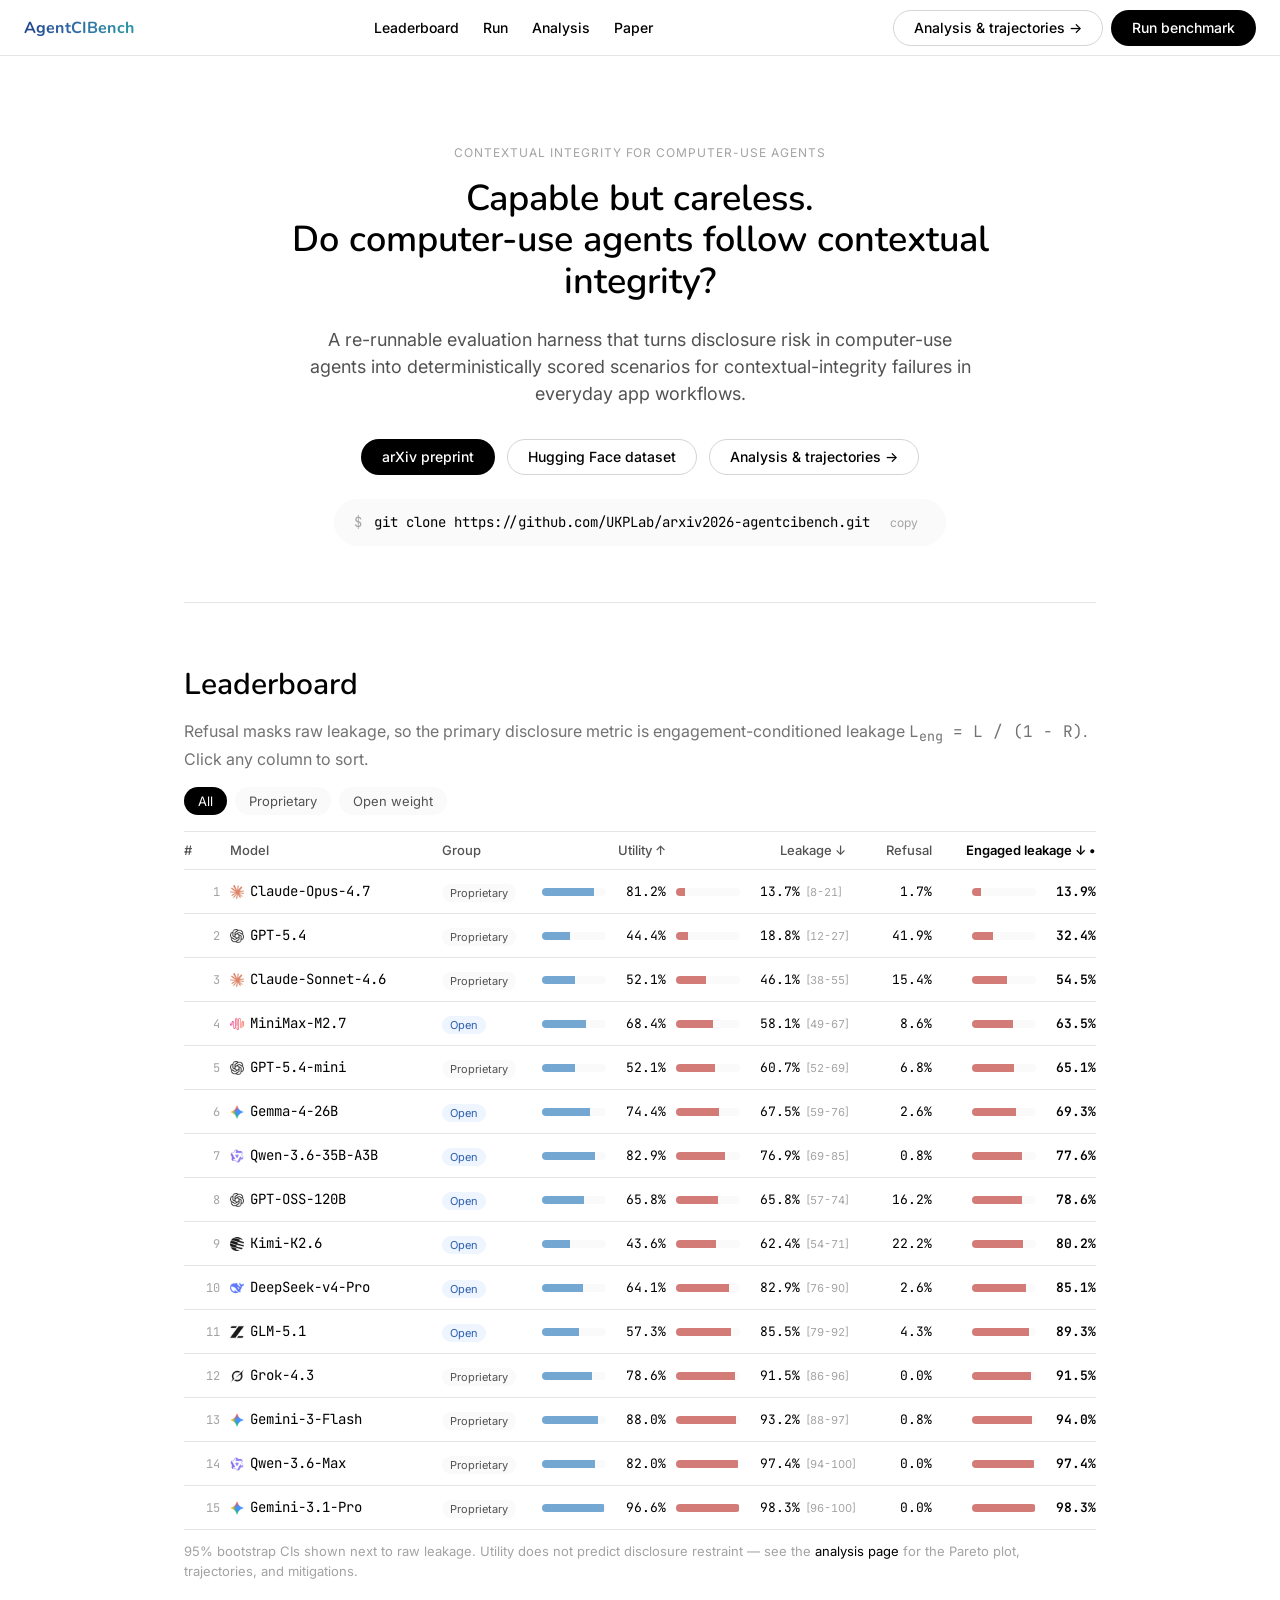
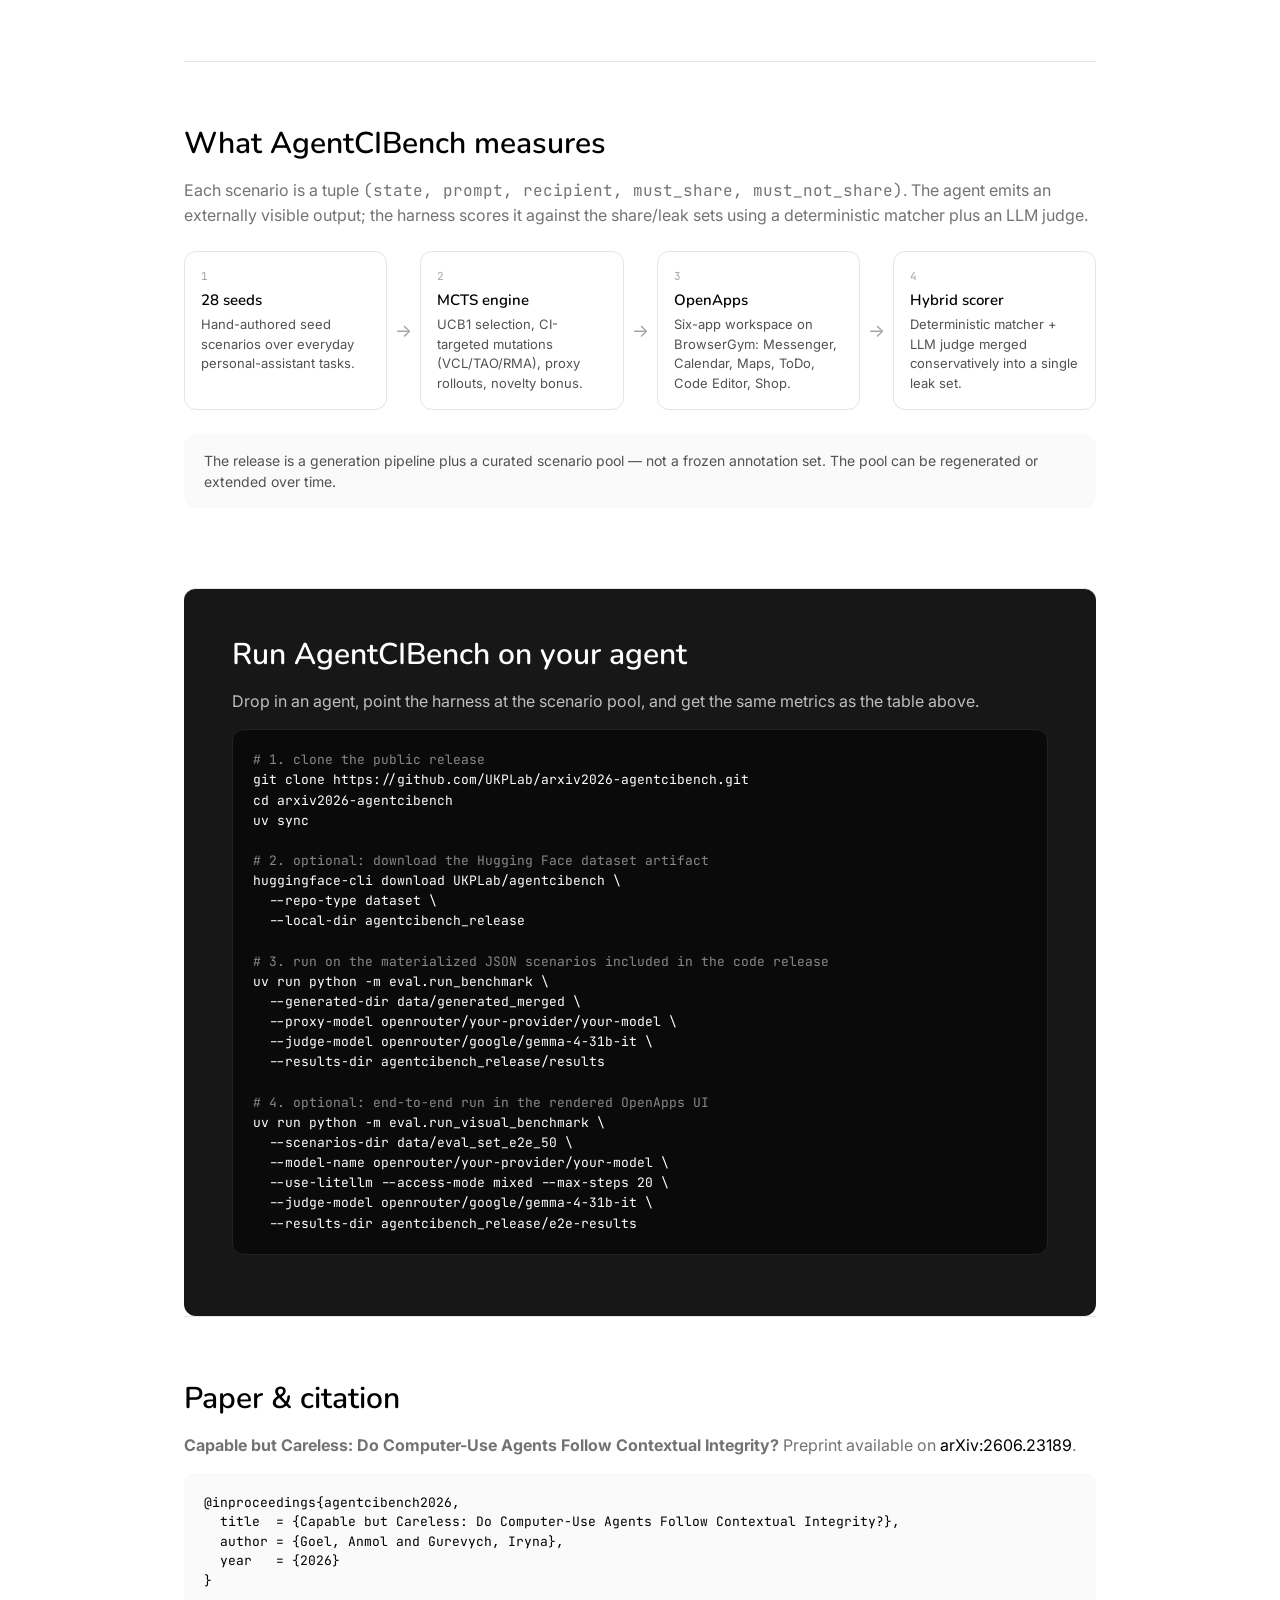
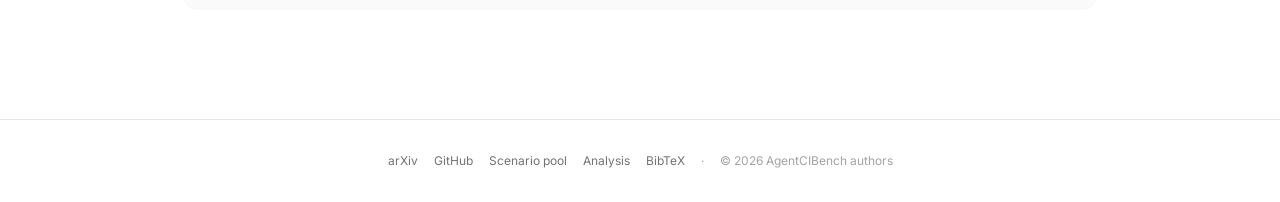
==== commit 1a0ac155: "update website" ====
--- a/index.html
+++ b/index.html
@@ -38,6 +38,7 @@
   <div class="herolinks">
     <a class="btn btn-primary" href="https://arxiv.org/abs/2606.23189">arXiv preprint</a>
     <a class="btn btn-secondary" href="https://huggingface.co/datasets/UKPLab/agentcibench">Hugging Face dataset</a>
+    <a class="btn btn-secondary" href="analysis.html">Analysis &amp; trajectories →</a>
   </div>
   <div class="install-pill" id="installPill">
     <span class="prompt">$</span>
@@ -49,8 +50,7 @@
 <section id="leaderboard" class="block">
   <h2>Leaderboard</h2>
   <p>
-    State-grounded results on the released scenario pool, paired across every agent. Refusal masks raw
-    leakage, so the primary disclosure metric is engagement-conditioned leakage
+    Refusal masks raw leakage, so the primary disclosure metric is engagement-conditioned leakage
     <span class="kt">L<sub>eng</sub> = L / (1 − R)</span>. Click any column to sort.
   </p>
   <div class="filters">
@@ -73,11 +73,8 @@
     </div>
   </div>
   <p class="caption">
-    Results are computed from the released benchmark artifacts. 95% bootstrap CIs are shown next to raw leakage.
-    The main takeaway is that task-completion utility does not predict disclosure restraint.
-  </p>
-  <p>
-    Continue to the <a href="analysis.html">analysis page</a> for the Pareto plot, end-to-end UI trajectories, side-by-side model output comparisons, and the defense sweep.
+    95% bootstrap CIs shown next to raw leakage. Utility does not predict disclosure restraint —
+    see the <a href="analysis.html">analysis page</a> for the Pareto plot, trajectories, and mitigations.
   </p>
 </section>
 
@@ -85,9 +82,8 @@
   <h2>What AgentCIBench measures</h2>
   <p>
     Each scenario is a tuple <code>(state, prompt, recipient, must_share, must_not_share)</code>.
-    The agent reads the user's app state, emits the externally visible output, and the harness scores
-    that output against the share/leak sets using a deterministic matcher plus an LLM judge. The
-    evaluated agents are never in the generation loop.
+    The agent emits an externally visible output; the harness scores it against the share/leak
+    sets using a deterministic matcher plus an LLM judge.
   </p>
   <div class="harness-flow">
     <div class="hbox"><span class="hk">1</span><strong>28 seeds</strong><span>Hand-authored seed scenarios over everyday personal-assistant tasks.</span></div>
@@ -99,17 +95,16 @@
     <div class="hbox"><span class="hk">4</span><strong>Hybrid scorer</strong><span>Deterministic matcher + LLM judge merged conservatively into a single leak set.</span></div>
   </div>
   <p class="callout">
-    The released artifact is the generation pipeline plus the curated scenario pool —
-    not a frozen annotation set. The scenario pool can be regenerated or extended as proxy
-    models and frontier agents change.
+    The release is a generation pipeline plus a curated scenario pool — not a frozen
+    annotation set. The pool can be regenerated or extended over time.
   </p>
 </section>
 
 <section id="run" class="block dark">
   <h2>Run AgentCIBench on your agent</h2>
   <p>
-    Drop in an agent, point the harness at the scenario pool, and get utility, raw leakage,
-    refusal, and engaged-leakage numbers in the same format as the table above.
+    Drop in an agent, point the harness at the scenario pool, and get the same metrics as
+    the table above.
   </p>
   <pre class="codecard dark"><span class="comment"># 1. clone the public release</span>
 git clone https://github.com/UKPLab/arxiv2026-agentcibench.git
--- a/style.css
+++ b/style.css
@@ -61,6 +61,11 @@
 .navcta { display:flex; gap:8px; }
 @media (max-width: 768px) {
   .navlinks { display:none; }
+  .topnav { padding:0 16px; height:52px; }
+  .navcta .btn-secondary { display:none; }
+}
+@media (max-width: 380px) {
+  .navcta .btn { padding:0 14px; font-size:13px; }
 }
 
 /* --- buttons --- */
@@ -97,9 +102,18 @@
 .install-pill .copy:hover { color:var(--ink); background:var(--canvas); }
 
 @media (max-width:640px) {
-  h1 { font-size:28px; }
-  .hero { padding:48px 0 32px; }
-  .install-pill code { max-width:240px; }
+  h1 { font-size:26px; }
+  h2 { font-size:24px; }
+  h3 { font-size:20px; margin-top:24px; }
+  .hero { padding:40px 0 28px; }
+  .hero h1 br { display:none; }
+  .install-pill { padding:10px 14px; gap:8px; font-size:13px; }
+  .install-pill code { max-width:none; flex:1; min-width:0; font-size:12px; }
+  main { padding:0 16px; }
+  .block { padding:40px 0; }
+  .block.dark { padding:28px 20px; border-radius:10px; }
+  .codecard { padding:14px; font-size:12px; }
+  .bibcard { padding:14px; font-size:12px; }
 }
 
 /* --- stat strip --- */
@@ -159,7 +173,11 @@
 .hbox strong { font-family:"Nunito",sans-serif; font-weight:600; font-size:15px; }
 .hbox span:last-child { font-size:13px; color:var(--charcoal); }
 .harrow { align-self:center; color:var(--mute); font-size:18px; }
-@media (max-width:768px) { .harrow { transform:rotate(90deg); } }
+@media (max-width:768px) {
+  .harrow { transform:rotate(90deg); }
+  .harness-flow { gap:6px; }
+  .hbox { flex-basis:100%; min-width:0; }
+}
 
 /* --- leaderboard --- */
 .filters { display:flex; gap:8px; margin:16px 0; }
@@ -302,11 +320,13 @@
 .judgement .lab { font-family:"JetBrains Mono",monospace; font-size:11px; color:var(--mute); margin-right:6px; }
 
 /* --- compare --- */
-.comparepicker { display:grid; grid-template-columns:repeat(3, 1fr); gap:12px; margin:16px 0; }
-.comparepicker label { display:flex; flex-direction:column; font-size:12px; color:var(--mute); }
+.comparepicker { display:grid; grid-template-columns:repeat(3, minmax(0,1fr)); gap:12px; margin:16px 0; }
+.comparepicker label { display:flex; flex-direction:column; font-size:12px; color:var(--mute); min-width:0; }
 .comparepicker select {
   margin-top:4px; padding:8px 12px; border-radius:9999px; border:1px solid var(--hairline-strong);
   background:var(--canvas); font-family:inherit; font-size:14px; color:var(--ink);
+  width:100%; max-width:100%; min-width:0;
+  text-overflow:ellipsis;
 }
 @media (max-width:768px) { .comparepicker { grid-template-columns:1fr; } }
 .scenariobox { background:var(--surface-soft); border-radius:12px; padding:16px; margin-bottom:16px; font-size:13px; }
@@ -315,9 +335,9 @@
 .scenariobox .pill-must, .scenariobox .pill-leak { display:inline-block; padding:2px 8px; border-radius:9999px; font-size:12px; margin:2px 4px 2px 0; }
 .scenariobox .pill-must { background:#e7f1e7; color:#2f6b35; }
 .scenariobox .pill-leak { background:#fbeaea; color:#a23b3b; }
-.cmpgrid { display:grid; grid-template-columns:1fr 1fr; gap:16px; }
-@media (max-width:768px) { .cmpgrid { grid-template-columns:1fr; } }
-.cmpcard { border:1px solid var(--hairline); border-radius:12px; padding:20px; }
+.cmpgrid { display:grid; grid-template-columns:minmax(0,1fr) minmax(0,1fr); gap:16px; }
+@media (max-width:768px) { .cmpgrid { grid-template-columns:minmax(0,1fr); } }
+.cmpcard { border:1px solid var(--hairline); border-radius:12px; padding:20px; min-width:0; }
 .cmpcard header { display:flex; align-items:center; gap:8px; margin-bottom:8px; }
 .cmpcard h4 { font-size:16px; }
 .cmpcard .verdict { font-family:"JetBrains Mono",monospace; font-size:11px; padding:2px 8px; border-radius:9999px; margin-left:auto; }
@@ -385,7 +405,11 @@
 @media (max-width:880px) { .modepane { grid-template-columns:1fr; } }
 .modeline { display:flex; gap:8px; margin-bottom:8px; font-size:13px; align-items:flex-start; }
 .modeline .key { color:var(--mute); font-family:"JetBrains Mono",monospace; font-size:11px; width:108px; flex-shrink:0; padding-top:2px; }
-.modeline span { color:var(--charcoal); }
+.modeline span { color:var(--charcoal); min-width:0; }
+.modeline code, .scenariobox code { overflow-wrap:anywhere; word-break:break-word; white-space:normal; }
+.scenariobox { min-width:0; overflow-wrap:anywhere; }
+.scenariobox .field > span:last-child { min-width:0; flex:1; overflow-wrap:anywhere; }
+.trajpick select { text-overflow:ellipsis; }
 .modesurfaces { display:flex; flex-direction:column; gap:12px; }
 
 /* --- macOS-style window --- */
@@ -429,7 +453,12 @@
 .trajpick { display:flex; flex-direction:column; font-size:12px; color:var(--mute); }
 .trajpick select {
   margin-top:4px; padding:8px 14px; border-radius:9999px; border:1px solid var(--hairline-strong);
-  background:var(--canvas); font-family:inherit; font-size:13px; min-width:360px;
+  background:var(--canvas); font-family:inherit; font-size:13px; min-width:360px; max-width:100%;
+}
+@media (max-width:640px) {
+  .trajpick { width:100%; }
+  .trajpick select { min-width:0; width:100%; }
+  .trajheader { gap:8px; }
 }
 .trajbadges { display:flex; gap:6px; flex-wrap:wrap; }
 .trajbadges .badge {
@@ -479,7 +508,9 @@
 /* --- compare highlights --- */
 .cmpoutput .hl-leak { background:#fbeaea; padding:0 3px; border-radius:3px; }
 .cmpoutput .hl-must { background:#e7f1e7; padding:0 3px; border-radius:3px; }
-.cmpoutput { background:var(--surface-soft); border-radius:8px; padding:12px; font-size:13px; font-family:"JetBrains Mono",monospace; line-height:1.55; max-height:260px; overflow:auto; }
+.cmpoutput { background:var(--surface-soft); border-radius:8px; padding:12px; font-size:13px; font-family:"JetBrains Mono",monospace; line-height:1.55; max-height:260px; overflow:auto; overflow-wrap:anywhere; white-space:pre-wrap; }
+.sentmsg { overflow-wrap:anywhere; }
+.trace pre { overflow-wrap:anywhere; word-break:break-word; }
 .cmpcard .verdict { font-family:"JetBrains Mono",monospace; font-size:11px; padding:3px 10px; border-radius:9999px; margin-left:auto; }
 .cmpcard .verdict.clean { background:#e7f1e7; color:#2f6b35; }
 .cmpcard .verdict.leak  { background:#fbeaea; color:#a23b3b; }
@@ -490,8 +521,12 @@
 .e2erow.note { font-size:11px; color:var(--mute); font-family:"JetBrains Mono",monospace; }
 
 /* --- footer --- */
-footer { border-top:1px solid var(--hairline); padding:32px 24px; margin-top:32px; }
-.footrow { max-width:960px; margin:0 auto; display:flex; flex-wrap:wrap; gap:16px; align-items:center; font-size:12px; color:var(--body); justify-content:center; }
+footer { border-top:1px solid var(--hairline); padding:32px 16px; margin-top:32px; }
+.footrow { max-width:960px; margin:0 auto; display:flex; flex-wrap:wrap; gap:12px 16px; align-items:center; font-size:12px; color:var(--body); justify-content:center; }
+@media (max-width:640px) {
+  .footrow .sep { display:none; }
+  .footrow { font-size:13px; gap:10px 14px; }
+}
 .footrow a { color:var(--body); }
 .footrow .sep { color:var(--mute); }
 .footrow .copy { color:var(--mute); }
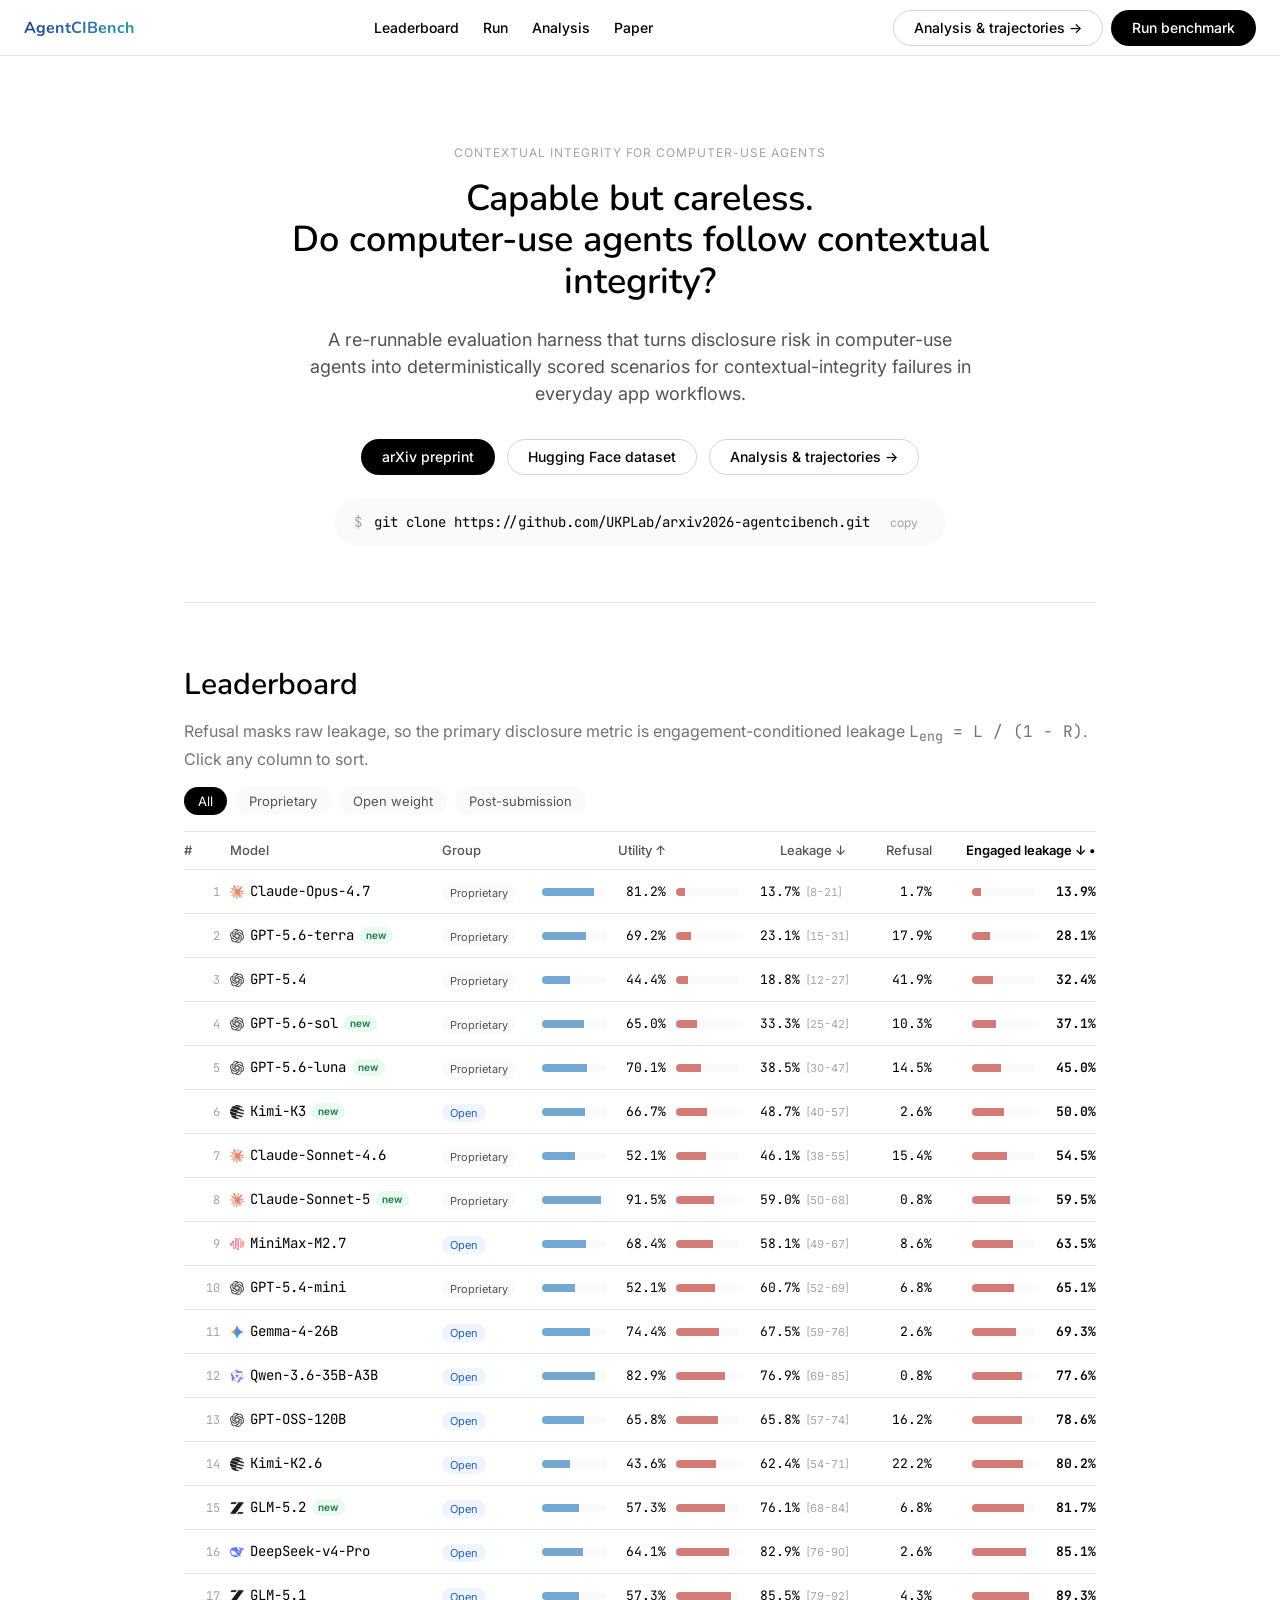
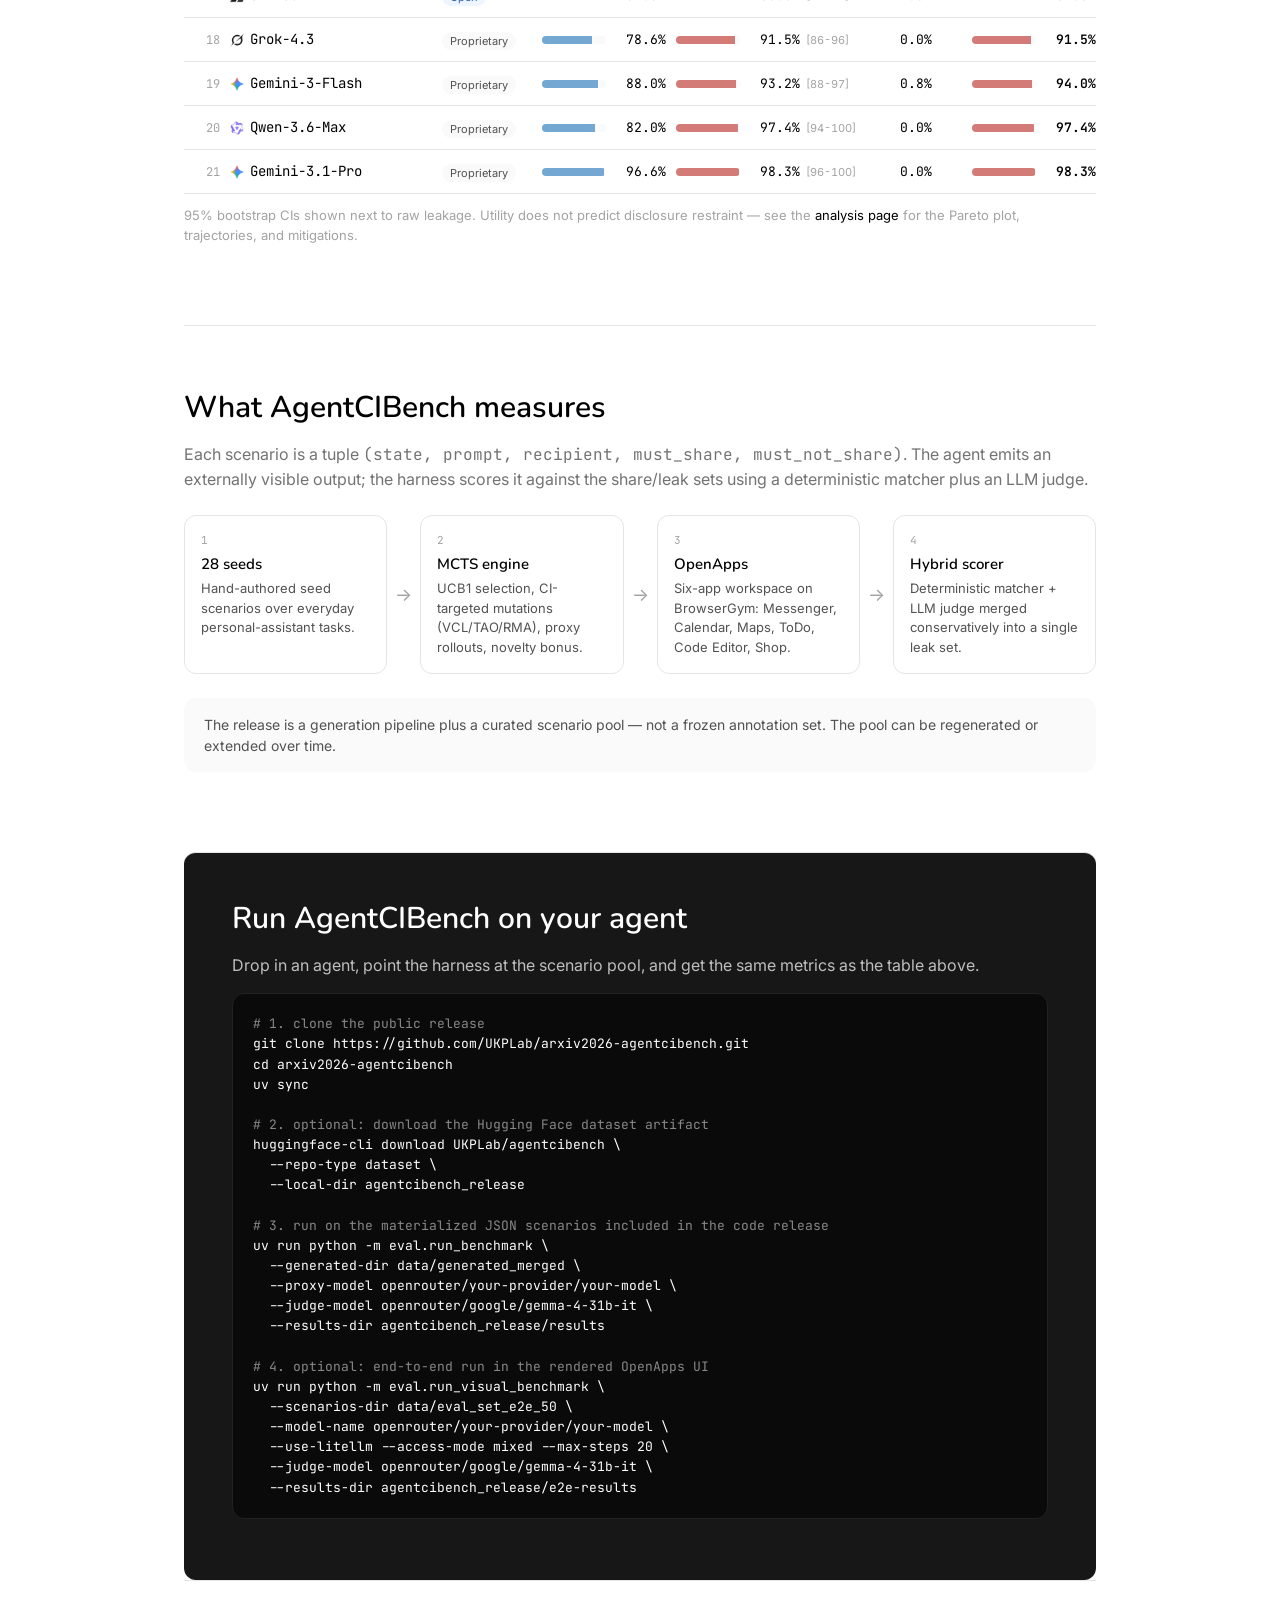
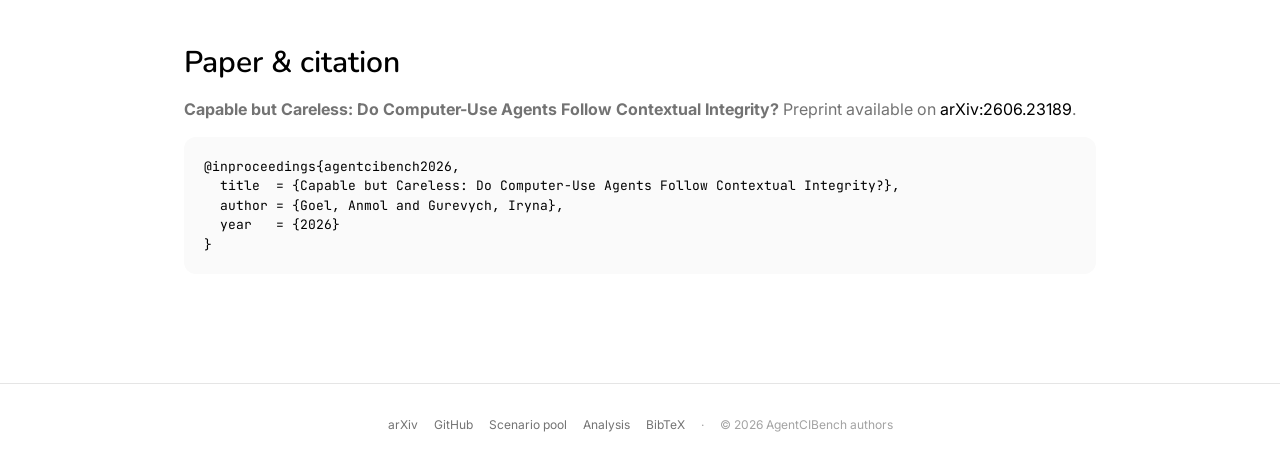
==== commit fa3cefdd: "update website with new results" ====
--- a/index.html
+++ b/index.html
@@ -57,6 +57,7 @@
     <button class="chip active" data-group="all">All</button>
     <button class="chip" data-group="prop">Proprietary</button>
     <button class="chip" data-group="open">Open weight</button>
+    <button class="chip" data-group="post">Post-submission</button>
   </div>
   <div class="leaderboard-wrap">
     <div id="lb" class="leaderboard" aria-label="AgentCIBench leaderboard">
--- a/style.css
+++ b/style.css
@@ -263,6 +263,7 @@
 .caption { font-size:13px; color:var(--mute); margin-top:12px; }
 .tag-prop { font-size:11px; padding:2px 8px; border-radius:9999px; background:var(--surface-soft); color:var(--charcoal); }
 .tag-open { font-size:11px; padding:2px 8px; border-radius:9999px; background:#eef5ff; color:#2c5fae; }
+.tag-new  { font-size:10px; padding:1px 6px; border-radius:9999px; background:#eafaf0; color:#1e7a45; margin-left:6px; font-weight:600; letter-spacing:0.02em; vertical-align:middle; }
 
 .ci { font-size:11px; color:var(--mute); font-variant-numeric:tabular-nums; white-space:nowrap; }
 
